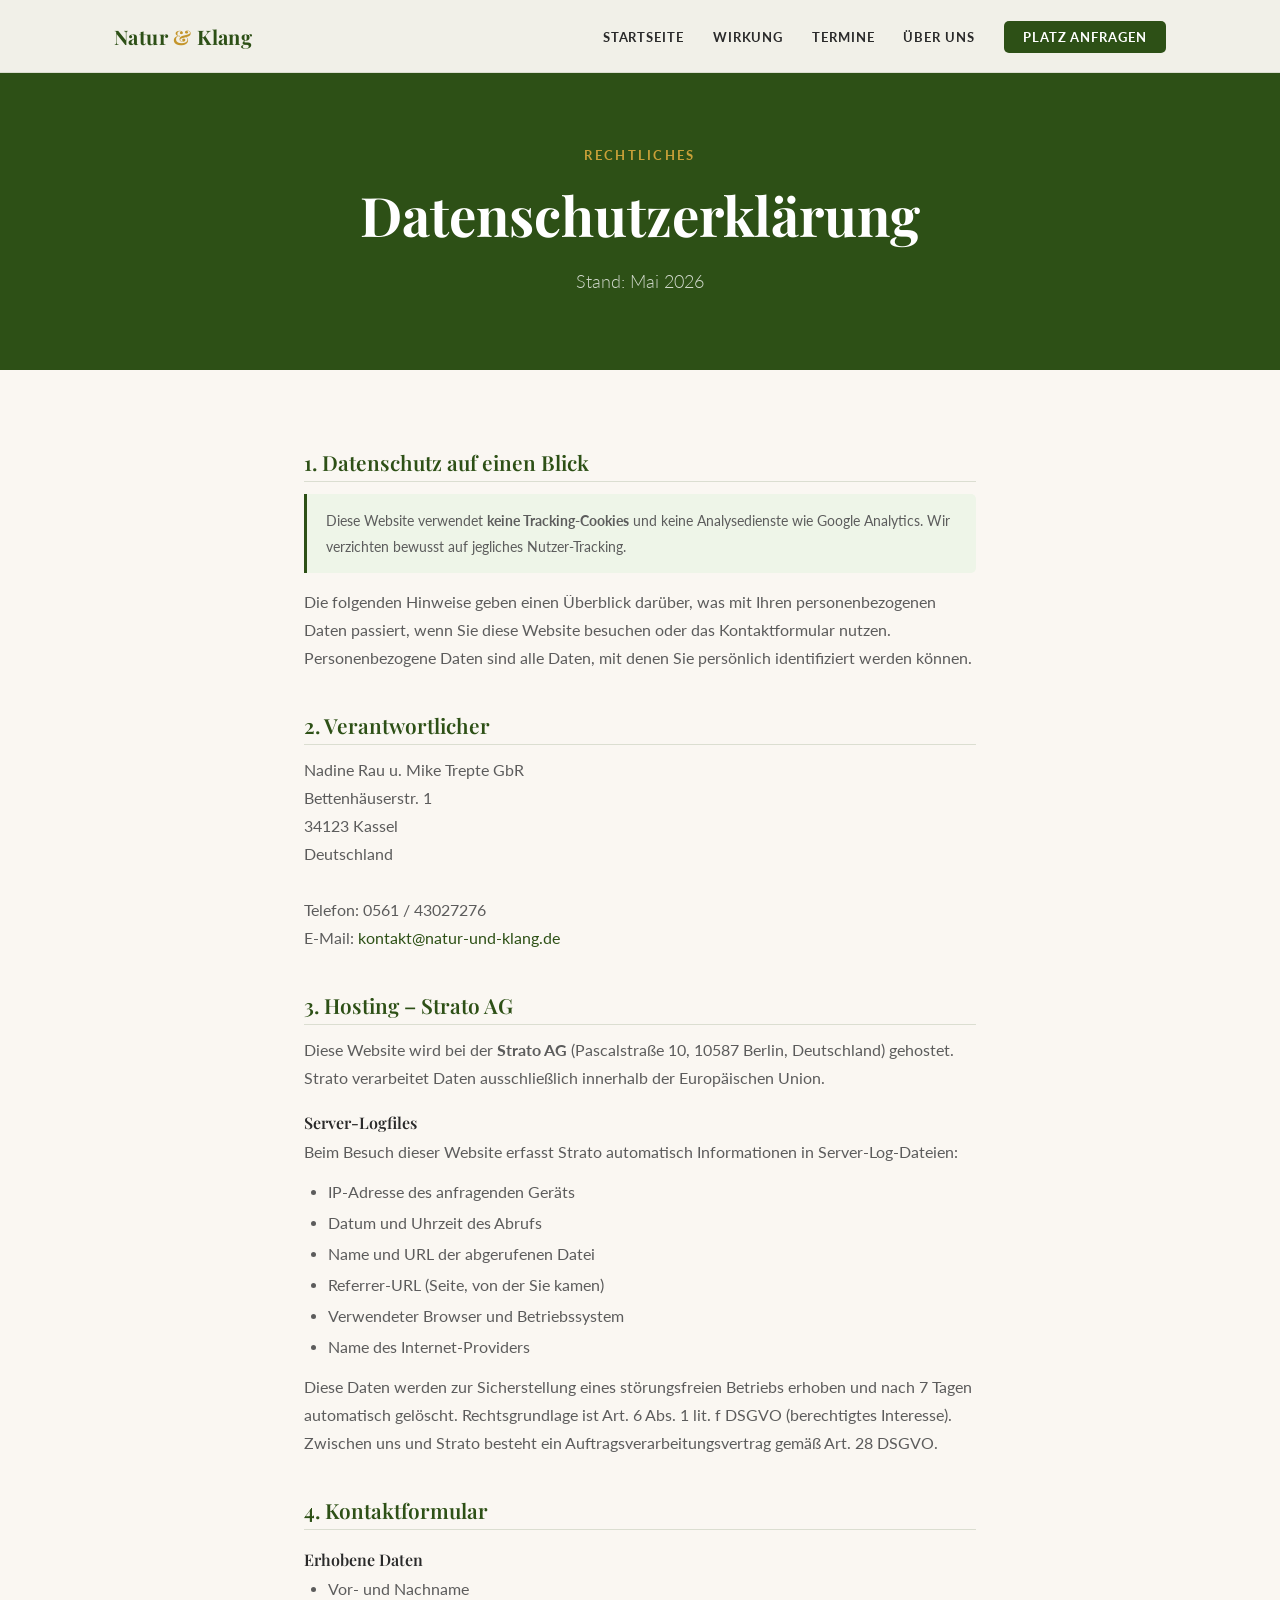
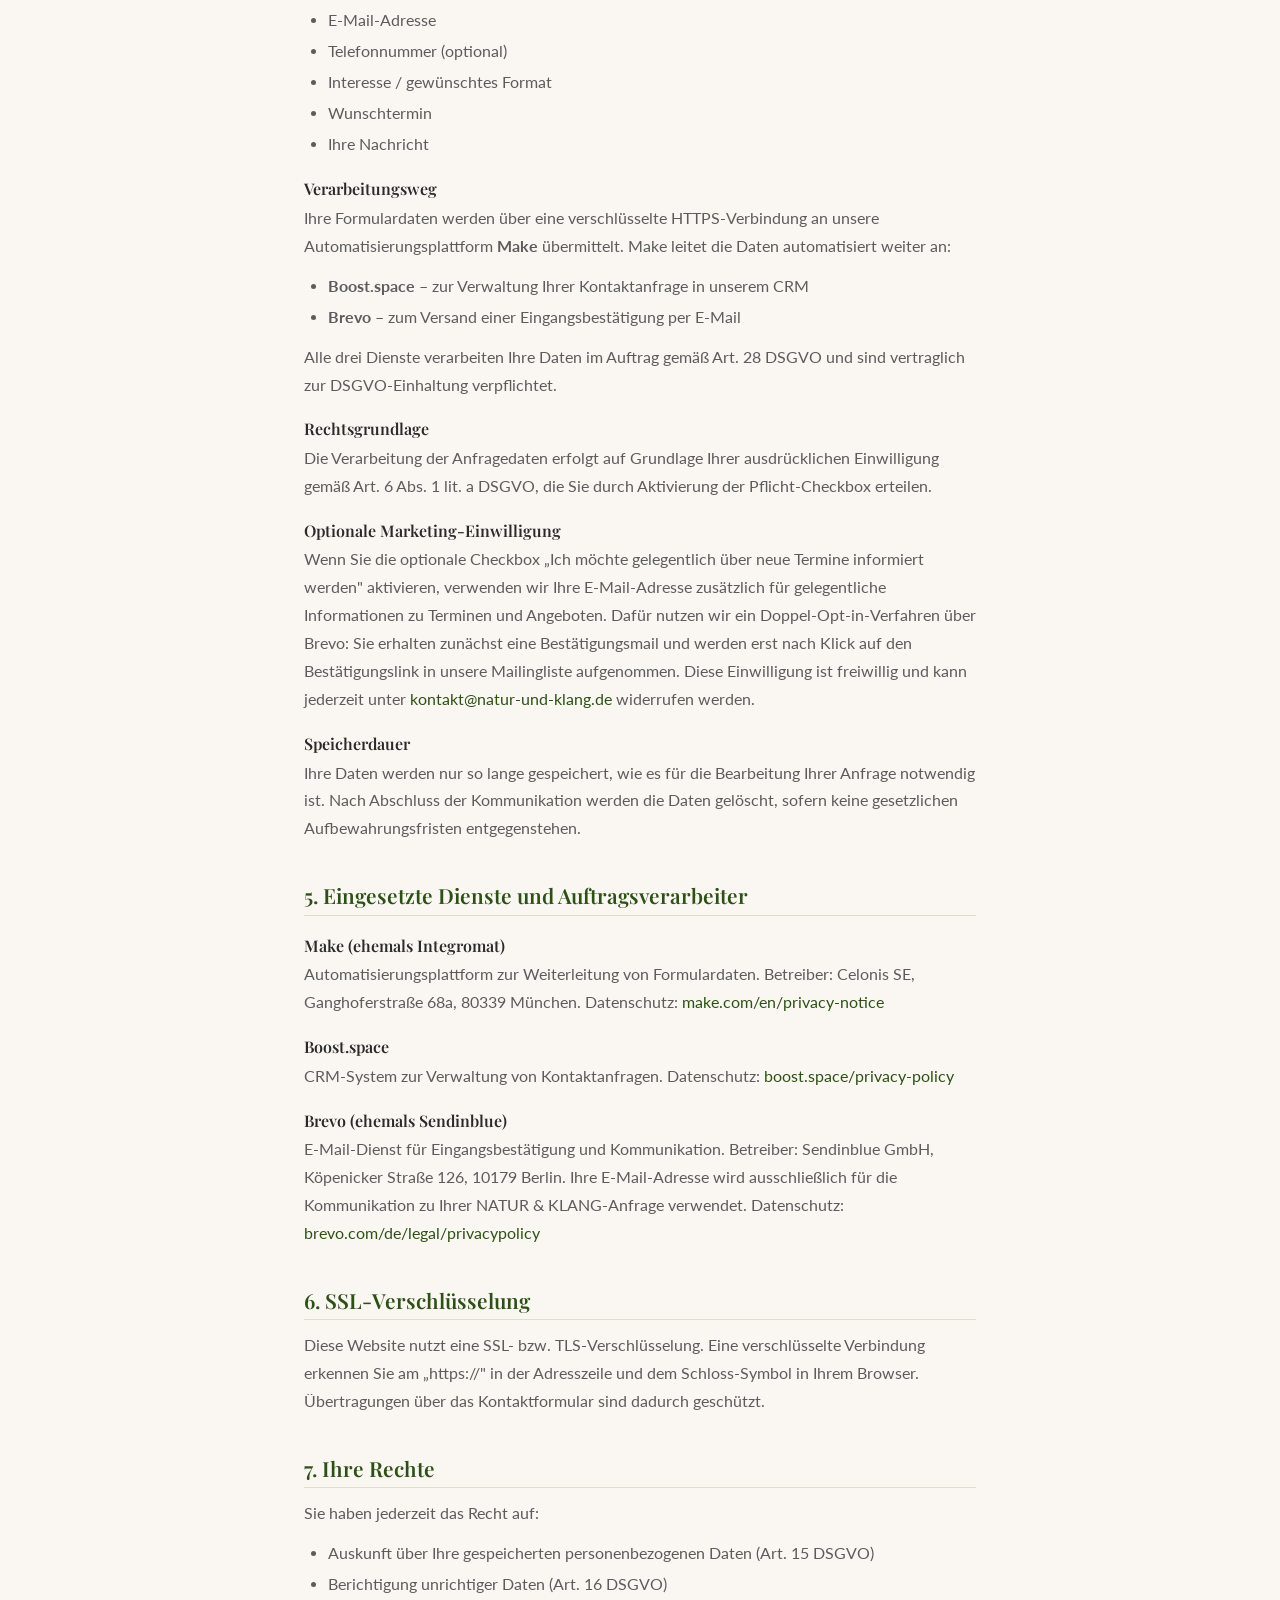
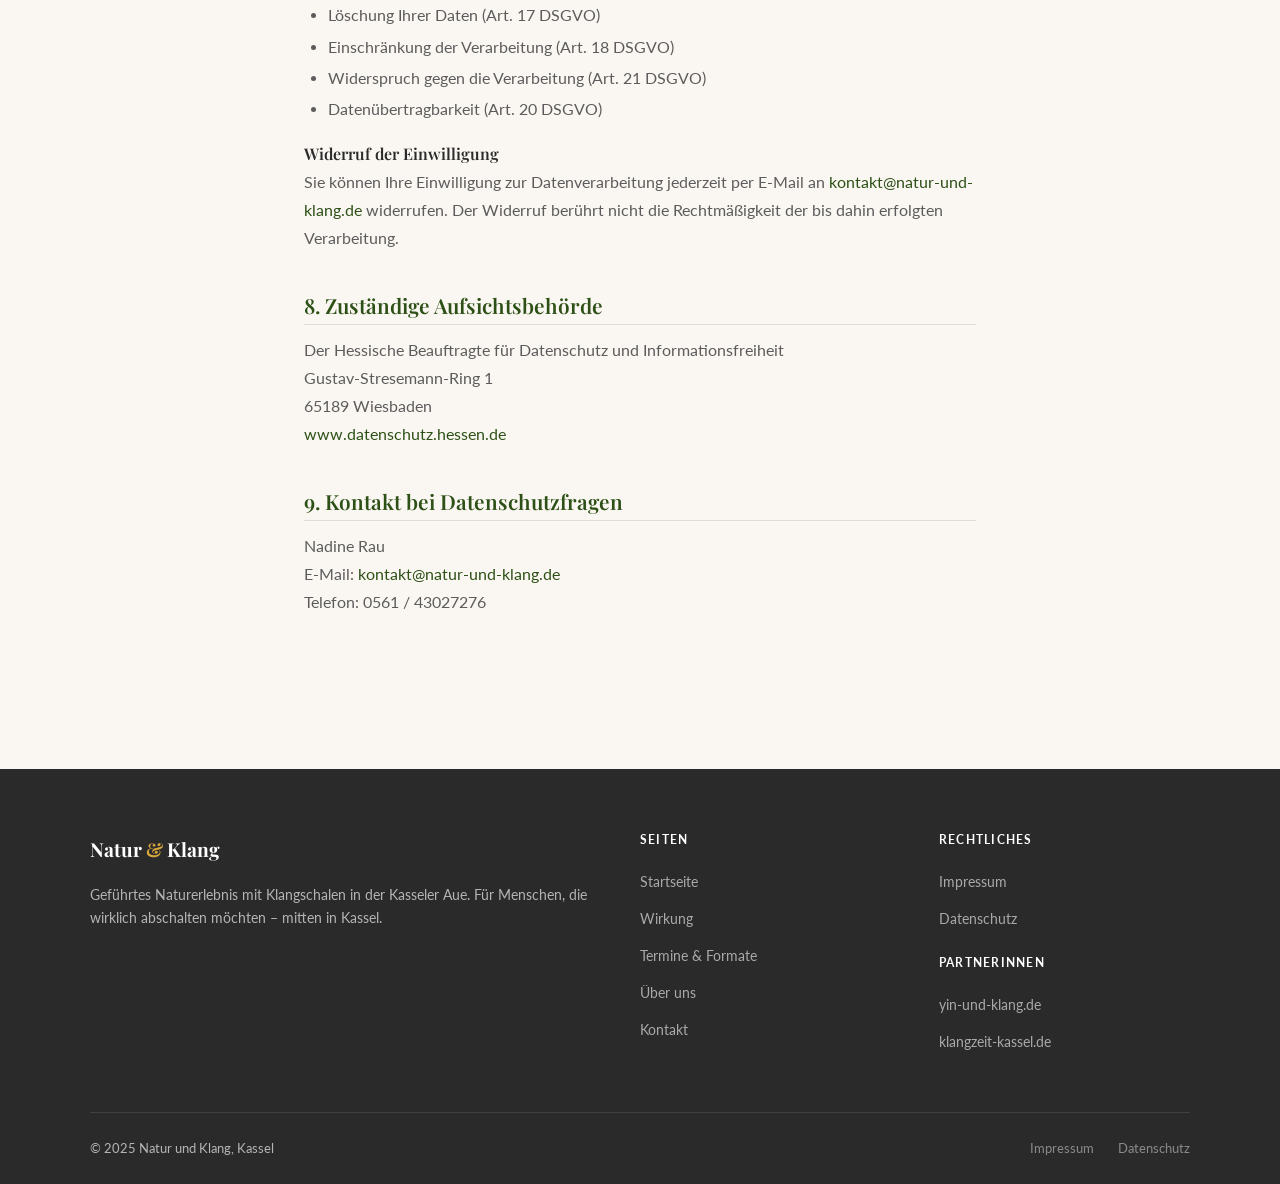
==== datenschutz.html @ 0884d5ab "Erste Version NuK" ====
<!DOCTYPE html>
<html lang="de">
<head>
  <meta charset="UTF-8">
  <meta name="viewport" content="width=device-width, initial-scale=1.0">
  <title>Datenschutzerklärung | Natur und Klang Kassel</title>
  <meta name="description" content="Datenschutzerklärung von Natur und Klang, Kassel.">
  <link rel="canonical" href="https://natur-und-klang.de/datenschutz.html">
  <link rel="stylesheet" href="styles.css">
  <meta name="robots" content="noindex, follow">
  <style>
    .legal-section {
      padding: 5rem 1.5rem 7rem;
      background-color: var(--cream);
    }
    .legal-section .container {
      max-width: 720px;
    }
    .legal-block {
      margin-bottom: 2.5rem;
    }
    .legal-block h2 {
      font-size: 1.3rem;
      margin-bottom: 0.75rem;
      padding-bottom: 0.4rem;
      border-bottom: 1px solid rgba(45,80,22,0.15);
    }
    .legal-block h3 {
      font-size: 1rem;
      margin: 1.25rem 0 0.4rem;
      color: var(--anthracite);
    }
    .legal-block p {
      color: var(--grey);
      font-size: 0.97rem;
      line-height: 1.8;
      margin-bottom: 0.75rem;
    }
    .legal-block ul {
      list-style: disc;
      padding-left: 1.5rem;
      color: var(--grey);
      font-size: 0.97rem;
      line-height: 1.8;
      margin-bottom: 0.75rem;
    }
    .legal-block ul li { margin-bottom: 0.2rem; }
    .legal-block a { color: var(--green); }
    .legal-hint {
      background: #eef5e8;
      border-left: 3px solid var(--green);
      padding: 0.9rem 1.2rem;
      margin: 0.75rem 0 1rem;
      border-radius: 0 var(--radius) var(--radius) 0;
      font-size: 0.9rem;
      color: var(--grey);
    }
  </style>
</head>
<body>

<!-- Navigation -->
<nav class="site-nav" aria-label="Hauptnavigation">
  <div class="nav-container">
    <a href="index.html" class="nav-logo">Natur <span>&</span> Klang</a>
    <input type="checkbox" id="nav-toggle" class="nav-toggle" aria-hidden="true">
    <label for="nav-toggle" class="nav-burger" aria-label="Menü öffnen">
      <span></span><span></span><span></span>
    </label>
    <ul class="nav-menu" role="list">
      <li><a href="index.html">Startseite</a></li>
      <li><a href="wirkung.html">Wirkung</a></li>
      <li><a href="events.html">Termine</a></li>
      <li><a href="ueber-uns.html">Über uns</a></li>
      <li><a href="kontakt.html" class="nav-cta">Platz anfragen</a></li>
    </ul>
  </div>
</nav>

<!-- Page Header -->
<header class="page-header">
  <span class="eyebrow" style="color: rgba(217,168,60,0.9);">Rechtliches</span>
  <h1>Datenschutzerklärung</h1>
  <p class="lead">Stand: Mai 2026</p>
</header>

<!-- Inhalt -->
<section class="legal-section">
  <div class="container">

    <!-- 1. Überblick -->
    <div class="legal-block">
      <h2>1. Datenschutz auf einen Blick</h2>

      <div class="legal-hint">
        Diese Website verwendet <strong>keine Tracking-Cookies</strong> und keine Analysedienste wie Google Analytics. Wir verzichten bewusst auf jegliches Nutzer-Tracking.
      </div>

      <p>Die folgenden Hinweise geben einen Überblick darüber, was mit Ihren personenbezogenen Daten passiert, wenn Sie diese Website besuchen oder das Kontaktformular nutzen. Personenbezogene Daten sind alle Daten, mit denen Sie persönlich identifiziert werden können.</p>
    </div>

    <!-- 2. Verantwortlicher -->
    <div class="legal-block">
      <h2>2. Verantwortlicher</h2>
      <p>
        Nadine Rau u. Mike Trepte GbR<br>
        Bettenhäuserstr. 1<br>
        34123 Kassel<br>
        Deutschland<br><br>
        Telefon: 0561 / 43027276<br>
        E-Mail: <a href="mailto:kontakt@natur-und-klang.de">kontakt@natur-und-klang.de</a>
      </p>
    </div>

    <!-- 3. Hosting -->
    <div class="legal-block">
      <h2>3. Hosting – Strato AG</h2>
      <p>Diese Website wird bei der <strong>Strato AG</strong> (Pascalstraße 10, 10587 Berlin, Deutschland) gehostet. Strato verarbeitet Daten ausschließlich innerhalb der Europäischen Union.</p>

      <h3>Server-Logfiles</h3>
      <p>Beim Besuch dieser Website erfasst Strato automatisch Informationen in Server-Log-Dateien:</p>
      <ul>
        <li>IP-Adresse des anfragenden Geräts</li>
        <li>Datum und Uhrzeit des Abrufs</li>
        <li>Name und URL der abgerufenen Datei</li>
        <li>Referrer-URL (Seite, von der Sie kamen)</li>
        <li>Verwendeter Browser und Betriebssystem</li>
        <li>Name des Internet-Providers</li>
      </ul>
      <p>Diese Daten werden zur Sicherstellung eines störungsfreien Betriebs erhoben und nach 7 Tagen automatisch gelöscht. Rechtsgrundlage ist Art. 6 Abs. 1 lit. f DSGVO (berechtigtes Interesse). Zwischen uns und Strato besteht ein Auftragsverarbeitungsvertrag gemäß Art. 28 DSGVO.</p>
    </div>

    <!-- 4. Kontaktformular -->
    <div class="legal-block">
      <h2>4. Kontaktformular</h2>

      <h3>Erhobene Daten</h3>
      <ul>
        <li>Vor- und Nachname</li>
        <li>E-Mail-Adresse</li>
        <li>Telefonnummer (optional)</li>
        <li>Interesse / gewünschtes Format</li>
        <li>Wunschtermin</li>
        <li>Ihre Nachricht</li>
      </ul>

      <h3>Verarbeitungsweg</h3>
      <p>Ihre Formulardaten werden über eine verschlüsselte HTTPS-Verbindung an unsere Automatisierungsplattform <strong>Make</strong> übermittelt. Make leitet die Daten automatisiert weiter an:</p>
      <ul>
        <li><strong>Boost.space</strong> – zur Verwaltung Ihrer Kontaktanfrage in unserem CRM</li>
        <li><strong>Brevo</strong> – zum Versand einer Eingangsbestätigung per E-Mail</li>
      </ul>
      <p>Alle drei Dienste verarbeiten Ihre Daten im Auftrag gemäß Art. 28 DSGVO und sind vertraglich zur DSGVO-Einhaltung verpflichtet.</p>

      <h3>Rechtsgrundlage</h3>
      <p>Die Verarbeitung der Anfragedaten erfolgt auf Grundlage Ihrer ausdrücklichen Einwilligung gemäß Art. 6 Abs. 1 lit. a DSGVO, die Sie durch Aktivierung der Pflicht-Checkbox erteilen.</p>

      <h3>Optionale Marketing-Einwilligung</h3>
      <p>Wenn Sie die optionale Checkbox „Ich möchte gelegentlich über neue Termine informiert werden" aktivieren, verwenden wir Ihre E-Mail-Adresse zusätzlich für gelegentliche Informationen zu Terminen und Angeboten. Dafür nutzen wir ein Doppel-Opt-in-Verfahren über Brevo: Sie erhalten zunächst eine Bestätigungsmail und werden erst nach Klick auf den Bestätigungslink in unsere Mailingliste aufgenommen. Diese Einwilligung ist freiwillig und kann jederzeit unter <a href="mailto:kontakt@natur-und-klang.de">kontakt@natur-und-klang.de</a> widerrufen werden.</p>

      <h3>Speicherdauer</h3>
      <p>Ihre Daten werden nur so lange gespeichert, wie es für die Bearbeitung Ihrer Anfrage notwendig ist. Nach Abschluss der Kommunikation werden die Daten gelöscht, sofern keine gesetzlichen Aufbewahrungsfristen entgegenstehen.</p>
    </div>

    <!-- 5. Dienste -->
    <div class="legal-block">
      <h2>5. Eingesetzte Dienste und Auftragsverarbeiter</h2>

      <h3>Make (ehemals Integromat)</h3>
      <p>Automatisierungsplattform zur Weiterleitung von Formulardaten. Betreiber: Celonis SE, Ganghoferstraße 68a, 80339 München. Datenschutz: <a href="https://www.make.com/en/privacy-notice" target="_blank" rel="noopener">make.com/en/privacy-notice</a></p>

      <h3>Boost.space</h3>
      <p>CRM-System zur Verwaltung von Kontaktanfragen. Datenschutz: <a href="https://boost.space/privacy-policy/" target="_blank" rel="noopener">boost.space/privacy-policy</a></p>

      <h3>Brevo (ehemals Sendinblue)</h3>
      <p>E-Mail-Dienst für Eingangsbestätigung und Kommunikation. Betreiber: Sendinblue GmbH, Köpenicker Straße 126, 10179 Berlin. Ihre E-Mail-Adresse wird ausschließlich für die Kommunikation zu Ihrer NATUR & KLANG-Anfrage verwendet. Datenschutz: <a href="https://www.brevo.com/de/legal/privacypolicy/" target="_blank" rel="noopener">brevo.com/de/legal/privacypolicy</a></p>
    </div>

    <!-- 6. SSL -->
    <div class="legal-block">
      <h2>6. SSL-Verschlüsselung</h2>
      <p>Diese Website nutzt eine SSL- bzw. TLS-Verschlüsselung. Eine verschlüsselte Verbindung erkennen Sie am „https://" in der Adresszeile und dem Schloss-Symbol in Ihrem Browser. Übertragungen über das Kontaktformular sind dadurch geschützt.</p>
    </div>

    <!-- 7. Ihre Rechte -->
    <div class="legal-block">
      <h2>7. Ihre Rechte</h2>
      <p>Sie haben jederzeit das Recht auf:</p>
      <ul>
        <li>Auskunft über Ihre gespeicherten personenbezogenen Daten (Art. 15 DSGVO)</li>
        <li>Berichtigung unrichtiger Daten (Art. 16 DSGVO)</li>
        <li>Löschung Ihrer Daten (Art. 17 DSGVO)</li>
        <li>Einschränkung der Verarbeitung (Art. 18 DSGVO)</li>
        <li>Widerspruch gegen die Verarbeitung (Art. 21 DSGVO)</li>
        <li>Datenübertragbarkeit (Art. 20 DSGVO)</li>
      </ul>

      <h3>Widerruf der Einwilligung</h3>
      <p>Sie können Ihre Einwilligung zur Datenverarbeitung jederzeit per E-Mail an <a href="mailto:kontakt@natur-und-klang.de">kontakt@natur-und-klang.de</a> widerrufen. Der Widerruf berührt nicht die Rechtmäßigkeit der bis dahin erfolgten Verarbeitung.</p>
    </div>

    <!-- 8. Aufsichtsbehörde -->
    <div class="legal-block">
      <h2>8. Zuständige Aufsichtsbehörde</h2>
      <p>
        Der Hessische Beauftragte für Datenschutz und Informationsfreiheit<br>
        Gustav-Stresemann-Ring 1<br>
        65189 Wiesbaden<br>
        <a href="https://www.datenschutz.hessen.de" target="_blank" rel="noopener">www.datenschutz.hessen.de</a>
      </p>
    </div>

    <!-- 9. Kontakt Datenschutz -->
    <div class="legal-block">
      <h2>9. Kontakt bei Datenschutzfragen</h2>
      <p>
        Nadine Rau<br>
        E-Mail: <a href="mailto:kontakt@natur-und-klang.de">kontakt@natur-und-klang.de</a><br>
        Telefon: 0561 / 43027276
      </p>
    </div>

  </div>
</section>

<!-- Footer -->
<footer class="site-footer" aria-label="Seitenfooter">
  <div class="footer-grid">
    <div class="footer-brand">
      <a href="index.html" class="footer-logo">Natur <span>&</span> Klang</a>
      <p>Geführtes Naturerlebnis mit Klangschalen in der Kasseler Aue. Für Menschen, die wirklich abschalten möchten – mitten in Kassel.</p>
    </div>
    <div class="footer-col">
      <h4>Seiten</h4>
      <ul>
        <li><a href="index.html">Startseite</a></li>
        <li><a href="wirkung.html">Wirkung</a></li>
        <li><a href="events.html">Termine & Formate</a></li>
        <li><a href="ueber-uns.html">Über uns</a></li>
        <li><a href="kontakt.html">Kontakt</a></li>
      </ul>
    </div>
    <div class="footer-col">
      <h4>Rechtliches</h4>
      <ul>
        <li><a href="impressum.html">Impressum</a></li>
        <li><a href="datenschutz.html">Datenschutz</a></li>
      </ul>
      <h4 style="margin-top:1.5rem;">Partnerinnen</h4>
      <ul>
        <li><a href="https://yin-und-klang.de" target="_blank" rel="noopener">yin-und-klang.de</a></li>
        <li><a href="https://klangzeit-kassel.de" target="_blank" rel="noopener">klangzeit-kassel.de</a></li>
      </ul>
    </div>
  </div>
  <div class="footer-bottom">
    <span>© 2025 Natur und Klang, Kassel</span>
    <nav class="footer-legal" aria-label="Rechtliche Links">
      <a href="impressum.html">Impressum</a>
      <a href="datenschutz.html">Datenschutz</a>
    </nav>
  </div>
</footer>

</body>
</html>
---- styles.css ----
/* ============================================================
   Natur und Klang — styles.css
   ============================================================ */

@import url('https://fonts.googleapis.com/css2?family=Playfair+Display:ital,wght@0,400;0,600;0,700;1,400&family=Lato:wght@300;400;700&display=swap');

:root {
  --green:        #2D5016;
  --green-mid:    #3D6B1F;
  --green-light:  #5A8A2F;
  --beige:        #F5F0E8;
  --cream:        #FAF7F2;
  --anthracite:   #2A2A2A;
  --grey:         #5C5C5C;
  --gold:         #C4952A;
  --gold-light:   #D9A83C;
  --white:        #FFFFFF;

  --font-heading: 'Playfair Display', Georgia, serif;
  --font-body:    'Lato', 'Helvetica Neue', Arial, sans-serif;

  --max-width:    1100px;
  --transition:   0.25s ease;
  --radius:       5px;
}

/* ---- Reset ---- */
*, *::before, *::after { box-sizing: border-box; margin: 0; padding: 0; }
html { scroll-behavior: smooth; font-size: 16px; }
body {
  font-family: var(--font-body);
  color: var(--anthracite);
  background-color: var(--cream);
  line-height: 1.75;
  -webkit-font-smoothing: antialiased;
}
img { max-width: 100%; height: auto; display: block; }
a { color: var(--green); text-decoration: none; }
a:hover { color: var(--gold); }
ul { list-style: none; }

/* ---- Utility ---- */
.container {
  max-width: var(--max-width);
  margin: 0 auto;
  padding: 0 1.5rem;
}
.text-center { text-align: center; }

/* ---- Typography ---- */
h1, h2, h3, h4 {
  font-family: var(--font-heading);
  line-height: 1.2;
  color: var(--green);
}
h1 { font-size: clamp(2rem, 5vw, 3.4rem); font-weight: 700; }
h2 { font-size: clamp(1.6rem, 3.5vw, 2.4rem); font-weight: 600; }
h3 { font-size: clamp(1.15rem, 2.5vw, 1.6rem); font-weight: 600; }
h4 { font-size: 1.05rem; font-weight: 700; }
p { margin-bottom: 1rem; }
p:last-child { margin-bottom: 0; }
.lead {
  font-size: 1.15rem;
  color: var(--grey);
  font-weight: 300;
  line-height: 1.85;
}
.eyebrow {
  font-family: var(--font-body);
  font-size: 0.8rem;
  font-weight: 700;
  letter-spacing: 0.18em;
  text-transform: uppercase;
  color: var(--gold);
  display: block;
  margin-bottom: 1rem;
}

/* ---- Buttons ---- */
.btn {
  display: inline-block;
  padding: 0.9rem 2.2rem;
  border-radius: var(--radius);
  font-family: var(--font-body);
  font-size: 0.88rem;
  font-weight: 700;
  letter-spacing: 0.07em;
  text-transform: uppercase;
  cursor: pointer;
  transition: all var(--transition);
  border: 2px solid transparent;
}
.btn-primary {
  background-color: var(--gold);
  color: var(--white);
  border-color: var(--gold);
}
.btn-primary:hover {
  background-color: transparent;
  color: var(--gold);
}
.btn-outline-white {
  background-color: transparent;
  color: var(--white);
  border-color: rgba(255,255,255,0.7);
}
.btn-outline-white:hover {
  background-color: var(--white);
  color: var(--green);
}
.btn-green {
  background-color: var(--green);
  color: var(--white);
  border-color: var(--green);
}
.btn-green:hover {
  background-color: transparent;
  color: var(--green);
}

/* ======================================================
   NAVIGATION
   ====================================================== */
.site-nav {
  position: fixed;
  top: 0; left: 0; right: 0;
  z-index: 200;
  background-color: rgba(250, 247, 242, 0.96);
  backdrop-filter: blur(10px);
  -webkit-backdrop-filter: blur(10px);
  border-bottom: 1px solid rgba(45, 80, 22, 0.12);
}
.nav-container {
  max-width: var(--max-width);
  margin: 0 auto;
  padding: 0 1.5rem;
  display: flex;
  align-items: center;
  height: 72px;
  position: relative;
}
.nav-logo {
  font-family: var(--font-heading);
  font-size: 1.25rem;
  font-weight: 700;
  color: var(--green);
  letter-spacing: 0.02em;
  flex-shrink: 0;
  margin-right: auto;
}
.nav-logo span { color: var(--gold); }

/* Checkbox hack — toggle hidden */
.nav-toggle {
  position: absolute;
  opacity: 0;
  width: 0;
  height: 0;
  pointer-events: none;
}

/* Hamburger label */
.nav-burger {
  display: none;
  flex-direction: column;
  justify-content: space-between;
  width: 26px;
  height: 18px;
  cursor: pointer;
  flex-shrink: 0;
  margin-left: 1rem;
  z-index: 10;
}
.nav-burger span {
  display: block;
  height: 2px;
  background-color: var(--anthracite);
  border-radius: 2px;
  transition: all var(--transition);
}

.nav-menu {
  display: flex;
  align-items: center;
  gap: 1.8rem;
}
.nav-menu li a {
  font-size: 0.83rem;
  font-weight: 700;
  letter-spacing: 0.07em;
  text-transform: uppercase;
  color: var(--anthracite);
  transition: color var(--transition);
}
.nav-menu li a:hover,
.nav-menu li a.active { color: var(--green); }
.nav-menu li a.nav-cta {
  background-color: var(--green);
  color: var(--white);
  padding: 0.5rem 1.2rem;
  border-radius: var(--radius);
  transition: background-color var(--transition), color var(--transition);
}
.nav-menu li a.nav-cta:hover {
  background-color: var(--gold);
  color: var(--white);
}

@media (max-width: 820px) {
  .nav-burger { display: flex; }

  .nav-menu {
    display: none;
    position: absolute;
    top: 72px;
    left: 0; right: 0;
    background-color: var(--cream);
    flex-direction: column;
    align-items: flex-start;
    padding: 1.5rem;
    gap: 1.1rem;
    border-bottom: 1px solid rgba(45,80,22,0.12);
    box-shadow: 0 12px 30px rgba(0,0,0,0.08);
  }
  .nav-toggle:checked ~ .nav-menu { display: flex; }

  .nav-toggle:checked ~ .nav-burger span:nth-child(1) {
    transform: translateY(8px) rotate(45deg);
  }
  .nav-toggle:checked ~ .nav-burger span:nth-child(2) { opacity: 0; }
  .nav-toggle:checked ~ .nav-burger span:nth-child(3) {
    transform: translateY(-8px) rotate(-45deg);
  }
}

/* ======================================================
   PAGE HEADER (sub-pages)
   ====================================================== */
.page-header {
  padding: 9rem 1.5rem 4.5rem;
  background-color: var(--green);
  text-align: center;
}
.page-header h1 { color: var(--white); margin-bottom: 1rem; }
.page-header .lead {
  color: rgba(255,255,255,0.78);
  max-width: 620px;
  margin: 0 auto;
}

/* ======================================================
   HERO (index.html)
   ====================================================== */
.hero {
  position: relative;
  min-height: 100vh;
  display: flex;
  align-items: center;
  justify-content: center;
  overflow: hidden;
  background-color: var(--green);
}
.hero-bg {
  position: absolute;
  inset: 0;
  z-index: 0;
}
.hero-bg img {
  width: 100%;
  height: 100%;
  object-fit: cover;
  object-position: 50% 12%;
  opacity: 0.45;
  min-height: 100vh;
}
@media (max-width: 640px) {
  .hero-bg img { object-position: 50% 8%; }
}
.hero-overlay {
  position: absolute;
  inset: 0;
  background: linear-gradient(
    170deg,
    rgba(45, 80, 22, 0.45) 0%,
    rgba(30, 55, 12, 0.82) 100%
  );
  z-index: 1;
}
.hero-content {
  position: relative;
  z-index: 2;
  text-align: center;
  color: var(--white);
  padding: 2rem 1.5rem;
  max-width: 820px;
}
.hero-content h1 {
  color: var(--white);
  margin-bottom: 1.5rem;
  text-shadow: 0 2px 24px rgba(0,0,0,0.25);
}
.hero-content .lead {
  color: rgba(255,255,255,0.85);
  margin-bottom: 2.5rem;
  max-width: 560px;
  margin-left: auto;
  margin-right: auto;
}
.hero-buttons {
  display: flex;
  gap: 1rem;
  justify-content: center;
  flex-wrap: wrap;
}
.hero-scroll {
  position: absolute;
  bottom: 2.5rem;
  left: 50%;
  transform: translateX(-50%);
  z-index: 2;
  display: flex;
  flex-direction: column;
  align-items: center;
  gap: 0.5rem;
  color: rgba(255,255,255,0.55);
  font-size: 0.75rem;
  letter-spacing: 0.1em;
  text-transform: uppercase;
}
.hero-scroll-line {
  width: 1px;
  height: 40px;
  background: rgba(255,255,255,0.35);
}

/* ======================================================
   INTRO SECTION
   ====================================================== */
.intro-section {
  padding: 6rem 1.5rem;
  background-color: var(--cream);
}
.intro-grid {
  display: grid;
  grid-template-columns: 1fr 1fr;
  gap: 5rem;
  align-items: center;
  max-width: var(--max-width);
  margin: 0 auto;
}
.intro-text h2 { margin-bottom: 1.5rem; }
.intro-text p { color: var(--grey); }
.intro-text .btn { margin-top: 1.5rem; }
.intro-image { border-radius: 6px; overflow: hidden; }
.intro-image img {
  width: 100%;
  height: 420px;
  object-fit: cover;
  border-radius: 6px;
}
.intro-image.foto-platzhalter {
  width: 100%;
  height: 420px;
  background-color: #c5dba8;
  border-radius: 6px;
  display: flex;
  align-items: center;
  justify-content: center;
  color: var(--green);
  font-size: 0.85rem;
  border: 2px dashed rgba(45,80,22,0.3);
}

/* ======================================================
   PILLARS / FEATURES
   ====================================================== */
.pillars-section {
  padding: 6rem 1.5rem;
  background-color: var(--beige);
}
.pillars-section > .container > h2 {
  text-align: center;
  margin-bottom: 0.75rem;
}
.pillars-section > .container > p {
  text-align: center;
  color: var(--grey);
  max-width: 560px;
  margin: 0 auto 3.5rem;
}
.pillars-grid {
  display: grid;
  grid-template-columns: repeat(3, 1fr);
  gap: 2rem;
}
.pillar-card {
  background-color: var(--white);
  padding: 2.2rem 2rem;
  border-radius: 6px;
  border-top: 3px solid var(--gold);
  transition: transform var(--transition), box-shadow var(--transition);
}
.pillar-card:hover {
  transform: translateY(-4px);
  box-shadow: 0 12px 30px rgba(45,80,22,0.1);
}
.pillar-icon {
  font-size: 2rem;
  margin-bottom: 1rem;
  line-height: 1;
}
.pillar-card h3 { font-size: 1.2rem; margin-bottom: 0.75rem; }
.pillar-card p { color: var(--grey); font-size: 0.95rem; margin: 0; }

/* ======================================================
   ABOUT TEASER
   ====================================================== */
.about-teaser {
  padding: 6rem 1.5rem;
  background-color: var(--cream);
}
.about-teaser-grid {
  display: grid;
  grid-template-columns: 1fr 1fr;
  gap: 5rem;
  align-items: center;
  max-width: var(--max-width);
  margin: 0 auto;
}
.about-teaser-text h2 { margin-bottom: 1.5rem; }
.about-teaser-text p { color: var(--grey); margin-bottom: 1rem; }
.about-teaser-text .btn { margin-top: 0.5rem; }
.about-teaser-image img {
  width: 100%;
  height: 380px;
  object-fit: cover;
  border-radius: 6px;
}

/* ======================================================
   CTA BANNER
   ====================================================== */
.cta-section {
  padding: 6rem 1.5rem;
  background-color: var(--green);
  text-align: center;
}
.cta-section h2 {
  color: var(--white);
  margin-bottom: 1rem;
}
.cta-section p {
  color: rgba(255,255,255,0.78);
  max-width: 480px;
  margin: 0 auto 2.5rem;
}

/* ======================================================
   EVENT STRIP (Startseite – Hinweis auf nächsten Termin)
   ====================================================== */
.event-strip {
  background-color: var(--gold);
  padding: 1.1rem 1.5rem;
  text-align: center;
}
.event-strip-inner {
  max-width: var(--max-width);
  margin: 0 auto;
  display: flex;
  align-items: center;
  justify-content: center;
  gap: 1.5rem;
  flex-wrap: wrap;
}
.event-strip-badge {
  background-color: var(--green);
  color: var(--white);
  font-size: 0.72rem;
  font-weight: 700;
  letter-spacing: 0.12em;
  text-transform: uppercase;
  padding: 0.25rem 0.7rem;
  border-radius: 3px;
  flex-shrink: 0;
}
.event-strip p {
  margin: 0;
  font-size: 0.95rem;
  font-weight: 700;
  color: var(--white);
}
.event-strip p strong { color: var(--green); }
.event-strip a.btn-strip {
  background: var(--white);
  color: var(--green);
  font-size: 0.8rem;
  font-weight: 700;
  letter-spacing: 0.06em;
  text-transform: uppercase;
  padding: 0.45rem 1.2rem;
  border-radius: var(--radius);
  white-space: nowrap;
  transition: background var(--transition), color var(--transition);
  flex-shrink: 0;
}
.event-strip a.btn-strip:hover {
  background: var(--green);
  color: var(--white);
}

/* ======================================================
   TERMIN-KARTE (events.html)
   ====================================================== */
.termin-card {
  background: var(--white);
  border-radius: 8px;
  border: 2px solid var(--gold);
  overflow: hidden;
  box-shadow: 0 4px 24px rgba(45,80,22,0.1);
}
.termin-card-head {
  background: var(--green);
  padding: 1.4rem 2rem;
  display: flex;
  align-items: center;
  justify-content: space-between;
  flex-wrap: wrap;
  gap: 0.75rem;
}
.termin-card-head h3 { color: var(--white); margin: 0; font-size: 1.25rem; }
.termin-premiere-badge {
  background: var(--gold);
  color: var(--white);
  font-size: 0.72rem;
  font-weight: 700;
  letter-spacing: 0.12em;
  text-transform: uppercase;
  padding: 0.3rem 0.8rem;
  border-radius: 3px;
}
.termin-card-body {
  padding: 1.75rem 2rem;
  display: grid;
  grid-template-columns: 1fr 1fr;
  gap: 1.5rem 3rem;
  align-items: start;
}
.termin-info-block { }
.termin-info-block h4 {
  font-size: 0.78rem;
  font-weight: 700;
  letter-spacing: 0.1em;
  text-transform: uppercase;
  color: var(--gold);
  margin-bottom: 0.35rem;
}
.termin-info-block p { color: var(--anthracite); margin: 0; font-size: 0.97rem; }
.termin-price-box {
  background: var(--beige);
  border-radius: 6px;
  padding: 1.25rem 1.5rem;
  text-align: center;
  border-left: 3px solid var(--gold);
}
.termin-price-box .price-main {
  font-family: var(--font-heading);
  font-size: 2.2rem;
  font-weight: 700;
  color: var(--green);
  line-height: 1;
}
.termin-price-box .price-normal {
  font-size: 0.85rem;
  color: var(--grey);
  text-decoration: line-through;
  margin: 0.2rem 0 0;
}
.termin-price-box .price-label {
  font-size: 0.78rem;
  font-weight: 700;
  color: var(--gold);
  text-transform: uppercase;
  letter-spacing: 0.08em;
  margin-top: 0.25rem;
}
.termin-card-footer {
  padding: 1.25rem 2rem 1.75rem;
  border-top: 1px solid rgba(45,80,22,0.1);
  display: flex;
  align-items: center;
  justify-content: space-between;
  flex-wrap: wrap;
  gap: 1rem;
}
.termin-hinweis {
  font-size: 0.88rem;
  color: var(--grey);
  margin: 0;
}
.termin-hinweis strong { color: var(--green); }
.termin-card-footer .btn { flex-shrink: 0; }

/* Formular-Buchungshinweis */
.booking-note {
  display: none;
  background: #eef5e8;
  border: 1px solid var(--green);
  border-radius: var(--radius);
  padding: 0.85rem 1rem;
  font-size: 0.88rem;
  color: var(--green);
  margin-top: 0.5rem;
}

@media (max-width: 640px) {
  .termin-card-body { grid-template-columns: 1fr; }
  .termin-card-footer { flex-direction: column; align-items: flex-start; }
  .event-strip-inner { flex-direction: column; gap: 0.75rem; }
}

/* ======================================================
   WIRKUNG PAGE
   ====================================================== */
.wirkung-intro {
  padding: 5rem 1.5rem 4rem;
  background-color: var(--cream);
  text-align: center;
}
.wirkung-intro .container { max-width: 700px; }
.wirkung-intro h2 { margin-bottom: 1.5rem; }
.wirkung-intro p { color: var(--grey); }

.wirkung-block {
  padding: 5rem 1.5rem;
}
.wirkung-block:nth-child(odd) { background-color: var(--beige); }
.wirkung-block:nth-child(even) { background-color: var(--cream); }

.wirkung-inner {
  display: grid;
  grid-template-columns: 1fr 1fr;
  gap: 4rem;
  align-items: start;
  max-width: var(--max-width);
  margin: 0 auto;
}
.wirkung-inner.reverse { direction: rtl; }
.wirkung-inner.reverse > * { direction: ltr; }

.wirkung-text h2 { margin-bottom: 1.75rem; }

.fact-list { padding: 0; }
.fact-list li {
  padding: 1rem 0 1rem 2rem;
  border-bottom: 1px solid rgba(45,80,22,0.1);
  position: relative;
  color: var(--grey);
  font-size: 0.95rem;
  line-height: 1.65;
}
.fact-list li:last-child { border-bottom: none; }
.fact-list li::before {
  content: '✦';
  position: absolute;
  left: 0; top: 1.05rem;
  color: var(--gold);
  font-size: 0.75rem;
}
.fact-source {
  display: block;
  font-size: 0.78rem;
  color: #aaa;
  margin-top: 0.3rem;
}

.wirkung-visual img {
  width: 100%;
  height: 420px;
  object-fit: cover;
  border-radius: 6px;
}
.wirkung-visual.foto-platzhalter {
  width: 100%;
  height: 420px;
  background-color: #c5dba8;
  border-radius: 6px;
  display: flex;
  align-items: center;
  justify-content: center;
  color: var(--green-mid);
  font-size: 0.85rem;
  border: 2px dashed rgba(45,80,22,0.3);
}

.quote-section {
  padding: 5rem 1.5rem;
  background-color: var(--green);
}
.quote-section .container { max-width: 800px; }

.quote-card {
  background-color: rgba(255,255,255,0.07);
  border: 1px solid rgba(255,255,255,0.15);
  border-radius: 8px;
  padding: 3rem 3.5rem;
  position: relative;
}
.quote-mark {
  font-family: var(--font-heading);
  font-size: 7rem;
  color: var(--gold);
  opacity: 0.35;
  position: absolute;
  top: -1.5rem;
  left: 2rem;
  line-height: 1;
  pointer-events: none;
}
.quote-card p {
  font-family: var(--font-heading);
  font-style: italic;
  font-size: 1.12rem;
  line-height: 1.9;
  color: rgba(255,255,255,0.92);
  position: relative;
  z-index: 1;
}
.quote-attribution {
  display: block;
  font-family: var(--font-body) !important;
  font-style: normal !important;
  font-size: 0.82rem !important;
  color: rgba(255,255,255,0.5) !important;
  margin-top: 1.5rem;
  letter-spacing: 0.05em;
  text-transform: uppercase;
}

/* ======================================================
   EVENTS PAGE
   ====================================================== */
.formats-section {
  padding: 5rem 1.5rem 3rem;
  background-color: var(--cream);
}
.formats-section h2 {
  margin-bottom: 0.75rem;
}
.formats-section > .container > p {
  color: var(--grey);
  margin-bottom: 3rem;
}
.formats-grid {
  display: grid;
  grid-template-columns: 1fr 1fr;
  gap: 2rem;
}
.format-card {
  border: 1px solid rgba(45,80,22,0.18);
  border-radius: 6px;
  overflow: hidden;
}
.format-card-head {
  background-color: var(--green);
  padding: 1.6rem 2rem;
}
.format-card-head h3 { color: var(--white); margin-bottom: 0.4rem; }
.format-duration {
  font-size: 0.8rem;
  font-weight: 700;
  letter-spacing: 0.08em;
  text-transform: uppercase;
  color: var(--gold-light);
}
.format-card-body {
  padding: 1.6rem 2rem;
  background-color: var(--white);
}
.format-card-body p {
  color: var(--grey);
  font-size: 0.95rem;
  margin-bottom: 1rem;
}
.format-card-body ul { padding: 0; }
.format-card-body ul li {
  padding: 0.3rem 0 0.3rem 1.5rem;
  position: relative;
  color: var(--grey);
  font-size: 0.9rem;
}
.format-card-body ul li::before {
  content: '→';
  position: absolute;
  left: 0;
  color: var(--gold);
}

.termine-section {
  padding: 4rem 1.5rem 6rem;
  background-color: var(--beige);
}
.termine-section h2 { margin-bottom: 0.5rem; }
.termine-note {
  color: var(--grey);
  font-size: 0.95rem;
  margin-bottom: 2.5rem;
}
.termin-placeholder {
  background-color: var(--white);
  border: 2px dashed rgba(45,80,22,0.25);
  border-radius: 6px;
  padding: 3.5rem 2rem;
  text-align: center;
}
.termin-placeholder p { color: var(--grey); margin-bottom: 1.5rem; }

/* ======================================================
   ÜBER UNS PAGE
   ====================================================== */
.team-section {
  padding: 5rem 1.5rem;
  background-color: var(--cream);
}
.team-grid {
  display: grid;
  grid-template-columns: 1fr 1fr;
  gap: 5rem;
  max-width: var(--max-width);
  margin: 0 auto;
}
.team-member { display: flex; flex-direction: column; }
.team-photo {
  width: 180px;
  height: 180px;
  border-radius: 50%;
  overflow: hidden;
  border: 4px solid var(--gold);
  margin: 0 auto 1.5rem;
  flex-shrink: 0;
  background-color: #c5dba8;
}
.team-photo img {
  width: 100%;
  height: 100%;
  object-fit: cover;
}
.team-photo.foto-platzhalter {
  display: flex;
  align-items: center;
  justify-content: center;
  color: var(--green-mid);
  font-size: 0.78rem;
  text-align: center;
  padding: 1rem;
}
.team-member-text { text-align: center; }
.team-member-text h3 { margin-bottom: 0.25rem; }
.team-role {
  display: block;
  font-size: 0.82rem;
  font-weight: 700;
  letter-spacing: 0.08em;
  text-transform: uppercase;
  color: var(--gold);
  margin-bottom: 1.25rem;
}
.team-bio {
  color: var(--grey);
  font-size: 0.95rem;
  text-align: left;
  line-height: 1.7;
}
.team-bio a {
  color: var(--green);
  border-bottom: 1px solid rgba(45,80,22,0.3);
  transition: border-color var(--transition);
}
.team-bio a:hover { border-color: var(--gold); color: var(--gold); }

.philosophy-section {
  padding: 5rem 1.5rem;
  background-color: var(--beige);
  text-align: center;
}
.philosophy-section .container { max-width: 680px; }
.philosophy-section h2 { margin-bottom: 1.5rem; }
.philosophy-section p { color: var(--grey); margin-bottom: 1rem; }

/* ======================================================
   KONTAKT PAGE
   ====================================================== */
.kontakt-section {
  padding: 5rem 1.5rem;
  background-color: var(--cream);
}
.kontakt-grid {
  display: grid;
  grid-template-columns: 3fr 2fr;
  gap: 5rem;
  max-width: var(--max-width);
  margin: 0 auto;
  align-items: start;
}
.form-group { margin-bottom: 1.5rem; }
.form-group label {
  display: block;
  font-size: 0.82rem;
  font-weight: 700;
  letter-spacing: 0.06em;
  text-transform: uppercase;
  color: var(--anthracite);
  margin-bottom: 0.5rem;
}
.form-group input,
.form-group textarea,
.form-group select {
  width: 100%;
  padding: 0.85rem 1rem;
  border: 1.5px solid rgba(45,80,22,0.25);
  border-radius: var(--radius);
  font-family: var(--font-body);
  font-size: 1rem;
  color: var(--anthracite);
  background-color: var(--white);
  transition: border-color var(--transition);
  -webkit-appearance: none;
  appearance: none;
}
.form-group input:focus,
.form-group textarea:focus,
.form-group select:focus {
  outline: none;
  border-color: var(--green);
}
.form-group textarea { min-height: 160px; resize: vertical; }
.form-group select {
  background-image: url("data:image/svg+xml,%3Csvg xmlns='http://www.w3.org/2000/svg' width='14' height='9' viewBox='0 0 14 9'%3E%3Cpath fill='%232D5016' d='M1 1l6 6 6-6'/%3E%3C/svg%3E");
  background-repeat: no-repeat;
  background-position: right 1rem center;
  padding-right: 2.5rem;
}
.form-privacy {
  font-size: 0.82rem;
  color: var(--grey);
  margin-bottom: 1.5rem;
}
.form-privacy a { color: var(--green); border-bottom: 1px solid rgba(45,80,22,0.3); }
.form-success-note {
  font-size: 0.85rem;
  color: var(--grey);
  margin-top: 1rem;
  text-align: center;
}

/* Consent-Checkbox */
.form-consent {
  margin-bottom: 1.5rem;
}
.form-consent-label {
  display: flex;
  align-items: flex-start;
  gap: 0.75rem;
  cursor: pointer;
  font-size: 0.85rem;
  color: var(--grey);
  font-weight: 400;
  letter-spacing: 0;
  text-transform: none;
}
/* Checkbox aus der globalen input-Regel herauslösen */
.form-consent-label input[type="checkbox"] {
  width: 18px !important;
  height: 18px !important;
  min-width: 18px;
  padding: 0 !important;
  border: none !important;
  border-radius: 0 !important;
  flex-shrink: 0;
  margin-top: 3px;
  accent-color: var(--green);
  cursor: pointer;
  background: none !important;
}
.form-consent-label a {
  color: var(--green);
  border-bottom: 1px solid rgba(45,80,22,0.3);
}

/* Formular-Feedback */
#form-feedback { display: none; margin-top: 1.25rem; padding: 1rem 1.25rem; border-radius: var(--radius); font-size: 0.92rem; text-align: center; }
.form-feedback-success { background: #eef5e8; border: 1px solid var(--green); color: var(--green); }
.form-feedback-error   { background: #fdecea; border: 1px solid #c0392b;    color: #7b241c; }

.kontakt-sidebar h3 { margin-bottom: 1rem; }
.kontakt-info-block {
  margin-bottom: 2rem;
}
.kontakt-info-block h4 {
  font-size: 0.82rem;
  letter-spacing: 0.06em;
  text-transform: uppercase;
  color: var(--gold);
  margin-bottom: 0.5rem;
}
.kontakt-info-block p {
  color: var(--grey);
  font-size: 0.92rem;
}

/* ======================================================
   PARTNER / SCHWESTERPROJEKT SECTION
   ====================================================== */
.partner-section {
  padding: 5rem 1.5rem;
  background-color: var(--beige);
}
.partner-inner {
  max-width: var(--max-width);
  margin: 0 auto;
  display: grid;
  grid-template-columns: 1fr 1fr;
  gap: 3rem;
  align-items: stretch;
}
.partner-card {
  background: var(--white);
  border-radius: 8px;
  padding: 2.2rem 2rem;
  border-top: 4px solid var(--gold);
  position: relative;
}
.partner-card--highlight {
  border-top-color: var(--green);
  background: var(--green);
}
.partner-card .eyebrow { margin-bottom: 0.5rem; }
.partner-card h3 {
  font-size: 1.4rem;
  margin-bottom: 1rem;
}
.partner-card--highlight h3 { color: var(--white); }
.partner-card p {
  color: var(--grey);
  font-size: 0.95rem;
  margin-bottom: 0.6rem;
  line-height: 1.75;
}
.partner-card--highlight p { color: rgba(255,255,255,0.8); }
.partner-tag {
  display: inline-block;
  background: var(--beige);
  color: var(--green);
  font-size: 0.78rem;
  font-weight: 700;
  letter-spacing: 0.08em;
  text-transform: uppercase;
  padding: 0.3rem 0.75rem;
  border-radius: 3px;
  margin: 0.15rem 0.15rem 0 0;
}
.partner-card--highlight .partner-tag {
  background: rgba(255,255,255,0.15);
  color: rgba(255,255,255,0.9);
}
.partner-card .partner-link {
  display: inline-block;
  margin-top: 1.5rem;
  font-size: 0.85rem;
  font-weight: 700;
  color: var(--green);
  border-bottom: 1px solid rgba(45,80,22,0.3);
  transition: color var(--transition), border-color var(--transition);
}
.partner-card--highlight .partner-link {
  color: var(--gold-light);
  border-bottom-color: rgba(217,168,60,0.4);
}
.partner-card .partner-link:hover { color: var(--gold); border-color: var(--gold); }
.partner-card--highlight .partner-link:hover { color: var(--white); }
.partner-arrow {
  display: flex;
  align-items: center;
  justify-content: center;
  font-size: 2rem;
  color: var(--gold);
  flex-shrink: 0;
}
@media (max-width: 760px) {
  .partner-inner { grid-template-columns: 1fr; }
  .partner-arrow { transform: rotate(90deg); }
}

/* ======================================================
   FOTO PLATZHALTER (generic img fallback)
   ====================================================== */
img.foto-platzhalter {
  background-color: #c5dba8;
  min-height: 220px;
}

/* ======================================================
   FOOTER
   ====================================================== */
.site-footer {
  background-color: var(--anthracite);
  color: rgba(255,255,255,0.65);
  padding: 4rem 1.5rem 0;
}
.footer-grid {
  display: grid;
  grid-template-columns: 2fr 1fr 1fr;
  gap: 3rem;
  max-width: var(--max-width);
  margin: 0 auto;
  padding-bottom: 3rem;
}
.footer-brand .footer-logo {
  font-family: var(--font-heading);
  font-size: 1.2rem;
  font-weight: 700;
  color: var(--white);
  display: block;
  margin-bottom: 1rem;
}
.footer-brand .footer-logo span { color: var(--gold-light); }
.footer-brand p { font-size: 0.88rem; line-height: 1.65; }

.footer-col h4 {
  font-family: var(--font-body);
  font-size: 0.78rem;
  letter-spacing: 0.1em;
  text-transform: uppercase;
  color: var(--white);
  margin-bottom: 1.2rem;
}
.footer-col ul li { margin-bottom: 0.55rem; }
.footer-col ul li a {
  font-size: 0.88rem;
  color: rgba(255,255,255,0.6);
  transition: color var(--transition);
}
.footer-col ul li a:hover { color: var(--gold-light); }

.footer-bottom {
  max-width: var(--max-width);
  margin: 0 auto;
  padding: 1.5rem 0;
  border-top: 1px solid rgba(255,255,255,0.1);
  display: flex;
  justify-content: space-between;
  align-items: center;
  flex-wrap: wrap;
  gap: 0.75rem;
  font-size: 0.82rem;
}
.footer-legal { display: flex; gap: 1.5rem; flex-wrap: wrap; }
.footer-legal a {
  color: rgba(255,255,255,0.45);
  transition: color var(--transition);
}
.footer-legal a:hover { color: var(--gold-light); }

/* ======================================================
   RESPONSIVE
   ====================================================== */
@media (max-width: 960px) {
  .intro-grid,
  .about-teaser-grid,
  .formats-grid,
  .team-grid,
  .kontakt-grid,
  .footer-grid { grid-template-columns: 1fr; gap: 2.5rem; }

  .wirkung-inner,
  .wirkung-inner.reverse { grid-template-columns: 1fr; direction: ltr; }

  .pillars-grid { grid-template-columns: 1fr; }
}

@media (max-width: 640px) {
  .hero-content h1 { font-size: clamp(1.8rem, 9vw, 2.4rem); }
  .quote-card { padding: 2.5rem 2rem; }
  .footer-bottom { flex-direction: column; text-align: center; }
  .footer-legal { justify-content: center; }
}

@media (min-width: 640px) and (max-width: 960px) {
  .pillars-grid { grid-template-columns: 1fr 1fr; }
  .formats-grid { grid-template-columns: 1fr; }
}

/* ======================================================
   SCROLL-MARGIN (fixed nav offset for anchor links)
   ====================================================== */
section[id], div[id].event-anchor {
  scroll-margin-top: 80px;
}

/* ======================================================
   ACCESSIBILITY
   ====================================================== */
.sr-only {
  position: absolute;
  width: 1px; height: 1px;
  margin: -1px; padding: 0;
  overflow: hidden;
  clip: rect(0,0,0,0);
  white-space: nowrap;
  border: 0;
}

/* ======================================================
   MODAL (Impressum & Datenschutz Popup)
   ====================================================== */
.modal-overlay {
  display: none;
  position: fixed;
  inset: 0;
  background: rgba(0,0,0,0.58);
  z-index: 900;
  overflow-y: auto;
  padding: 3rem 1.5rem;
  -webkit-overflow-scrolling: touch;
}
.modal-overlay.is-open {
  display: block;
}
.modal-box {
  background: var(--white);
  border-radius: 8px;
  max-width: 720px;
  margin: 0 auto;
  padding: 2.5rem 3rem 3rem;
  position: relative;
  box-shadow: 0 20px 60px rgba(0,0,0,0.25);
}
.modal-close {
  position: absolute;
  top: 1rem;
  right: 1.25rem;
  background: none;
  border: none;
  font-size: 1.75rem;
  cursor: pointer;
  color: var(--grey);
  line-height: 1;
  padding: 0.25rem 0.5rem;
  transition: color var(--transition);
  font-family: var(--font-body);
}
.modal-close:hover { color: var(--anthracite); }
.modal-box h1 {
  font-size: 1.8rem;
  margin-bottom: 0.5rem;
  color: var(--green);
}
.modal-box .modal-date {
  font-size: 0.85rem;
  color: var(--grey);
  margin-bottom: 2rem;
  display: block;
}
.modal-block {
  margin-bottom: 2.5rem;
}
.modal-block h2 {
  font-size: 1.1rem;
  margin-bottom: 0.75rem;
  padding-bottom: 0.4rem;
  border-bottom: 1px solid rgba(45,80,22,0.15);
}
.modal-block h3 {
  font-size: 0.97rem;
  margin: 1.25rem 0 0.4rem;
  color: var(--anthracite);
}
.modal-block p {
  color: var(--grey);
  font-size: 0.95rem;
  line-height: 1.8;
  margin-bottom: 0.75rem;
}
.modal-block address {
  font-style: normal;
  color: var(--grey);
  font-size: 0.95rem;
  line-height: 1.8;
}
.modal-block ul {
  list-style: disc;
  padding-left: 1.5rem;
  color: var(--grey);
  font-size: 0.95rem;
  line-height: 1.8;
  margin-bottom: 0.75rem;
}
.modal-block ul li { margin-bottom: 0.2rem; }
.modal-block a { color: var(--green); }
.modal-hint {
  background: #eef5e8;
  border-left: 3px solid var(--green);
  padding: 0.9rem 1.2rem;
  margin: 0.75rem 0 1rem;
  border-radius: 0 var(--radius) var(--radius) 0;
  font-size: 0.9rem;
  color: var(--grey);
}

@media (max-width: 640px) {
  .modal-box { padding: 2rem 1.5rem 2.5rem; }
}

/* Button styled as link for modal triggers */
.btn-link {
  background: none;
  border: none;
  padding: 0;
  cursor: pointer;
  font-family: inherit;
  font-size: inherit;
  font-weight: inherit;
  letter-spacing: inherit;
  color: rgba(255,255,255,0.45);
  transition: color var(--transition);
  text-decoration: none;
}
.btn-link:hover { color: var(--gold-light); }
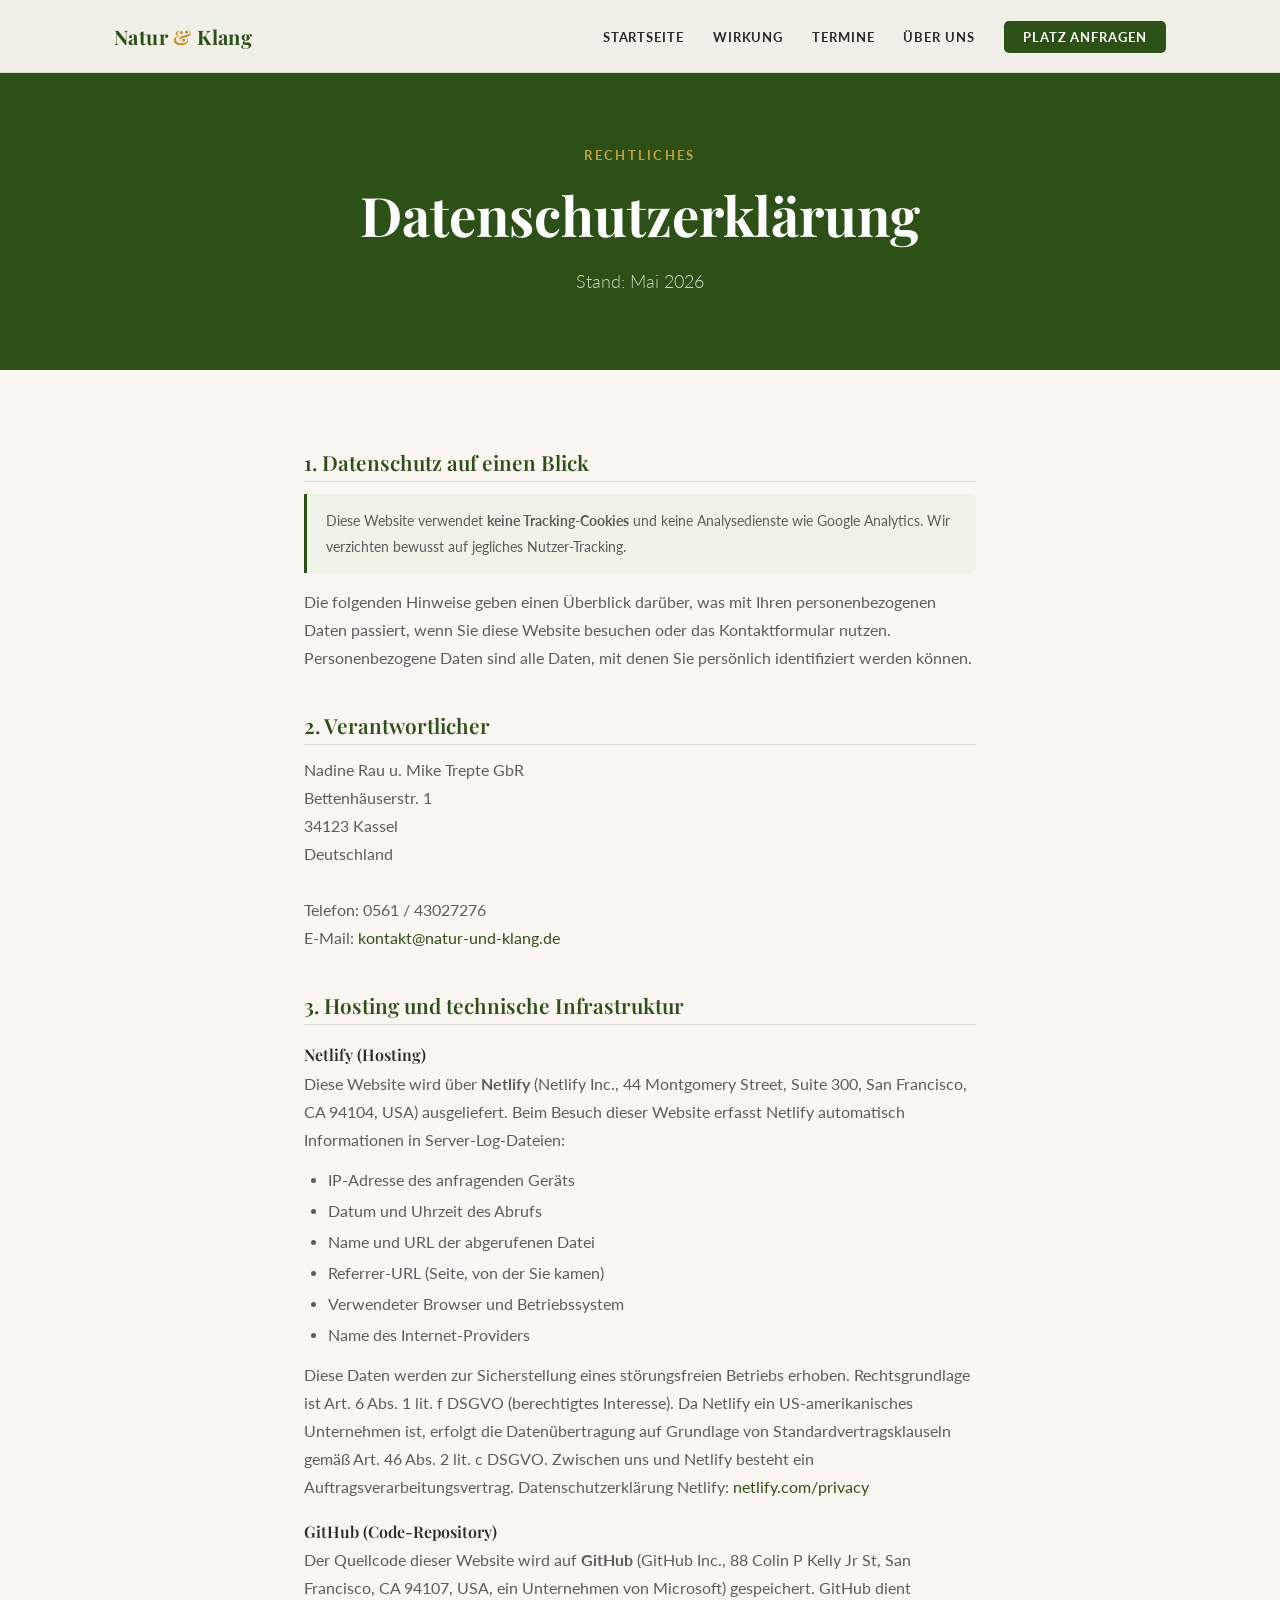
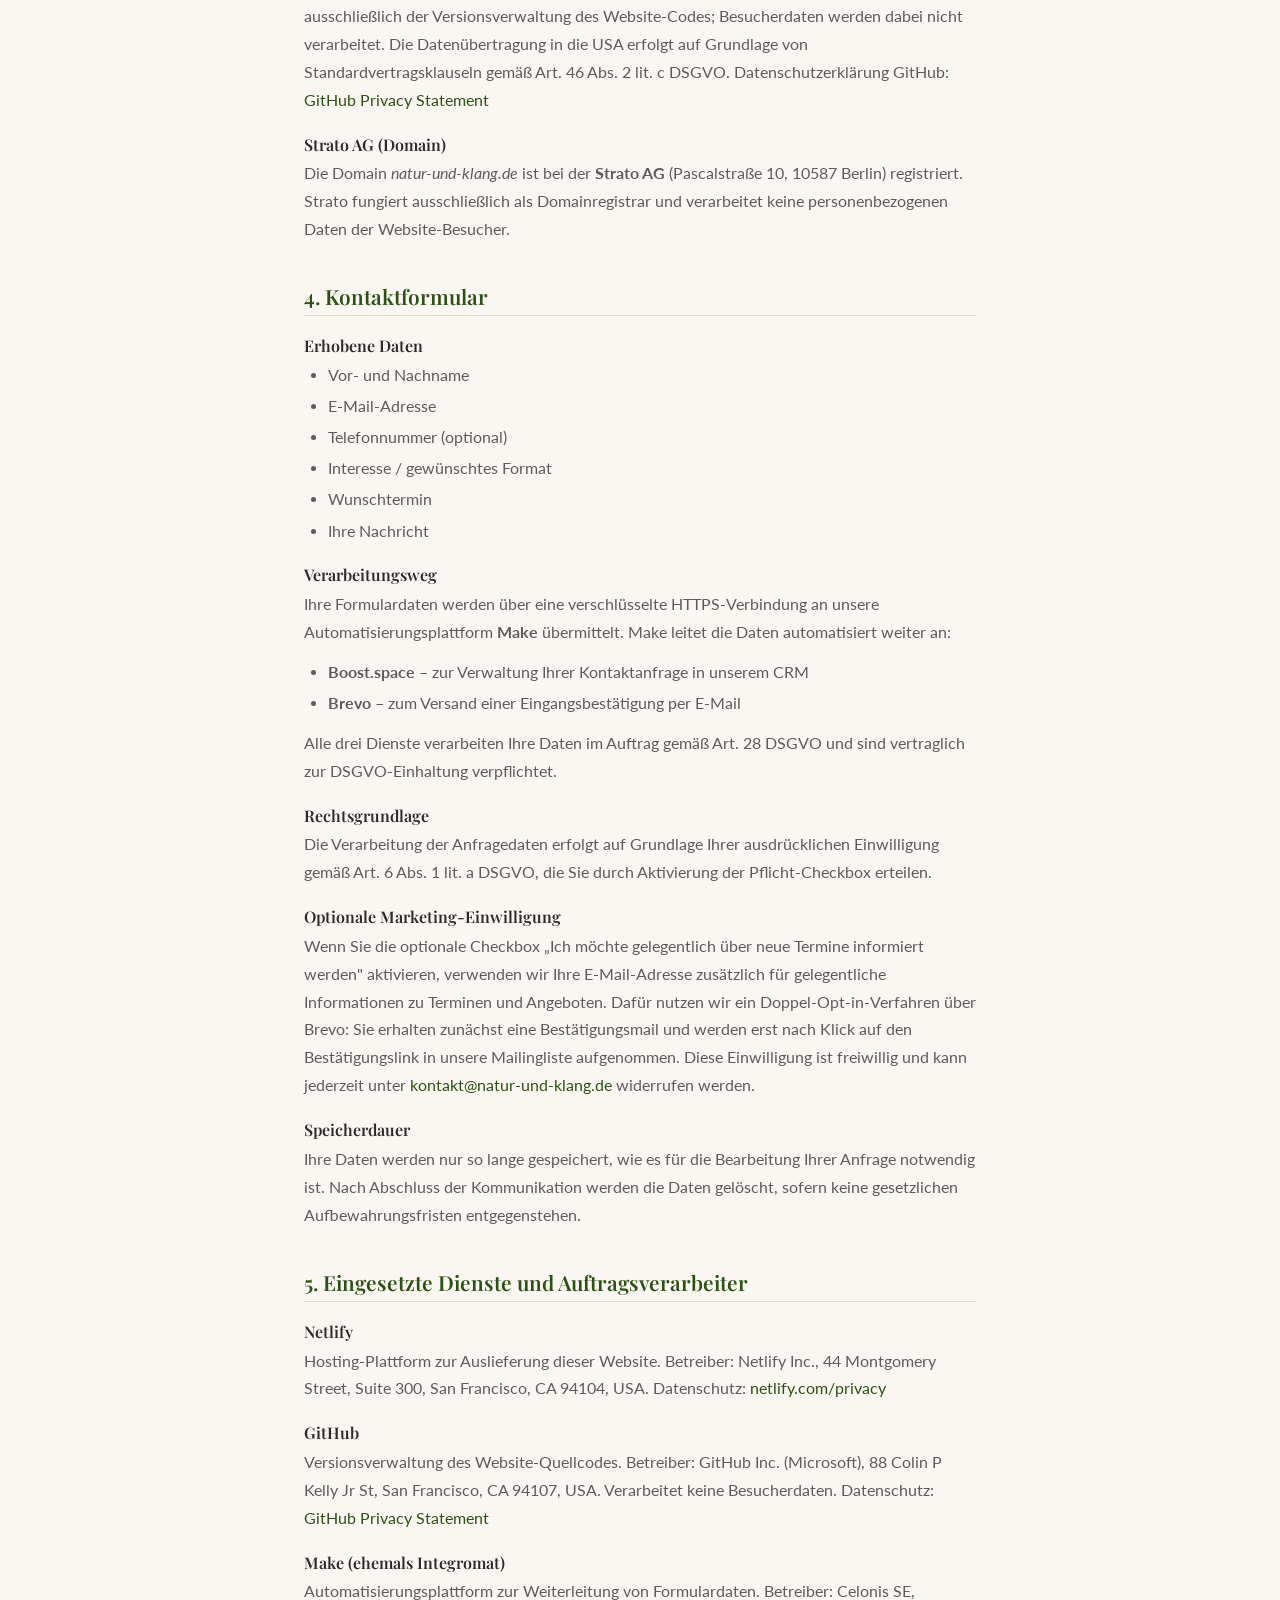
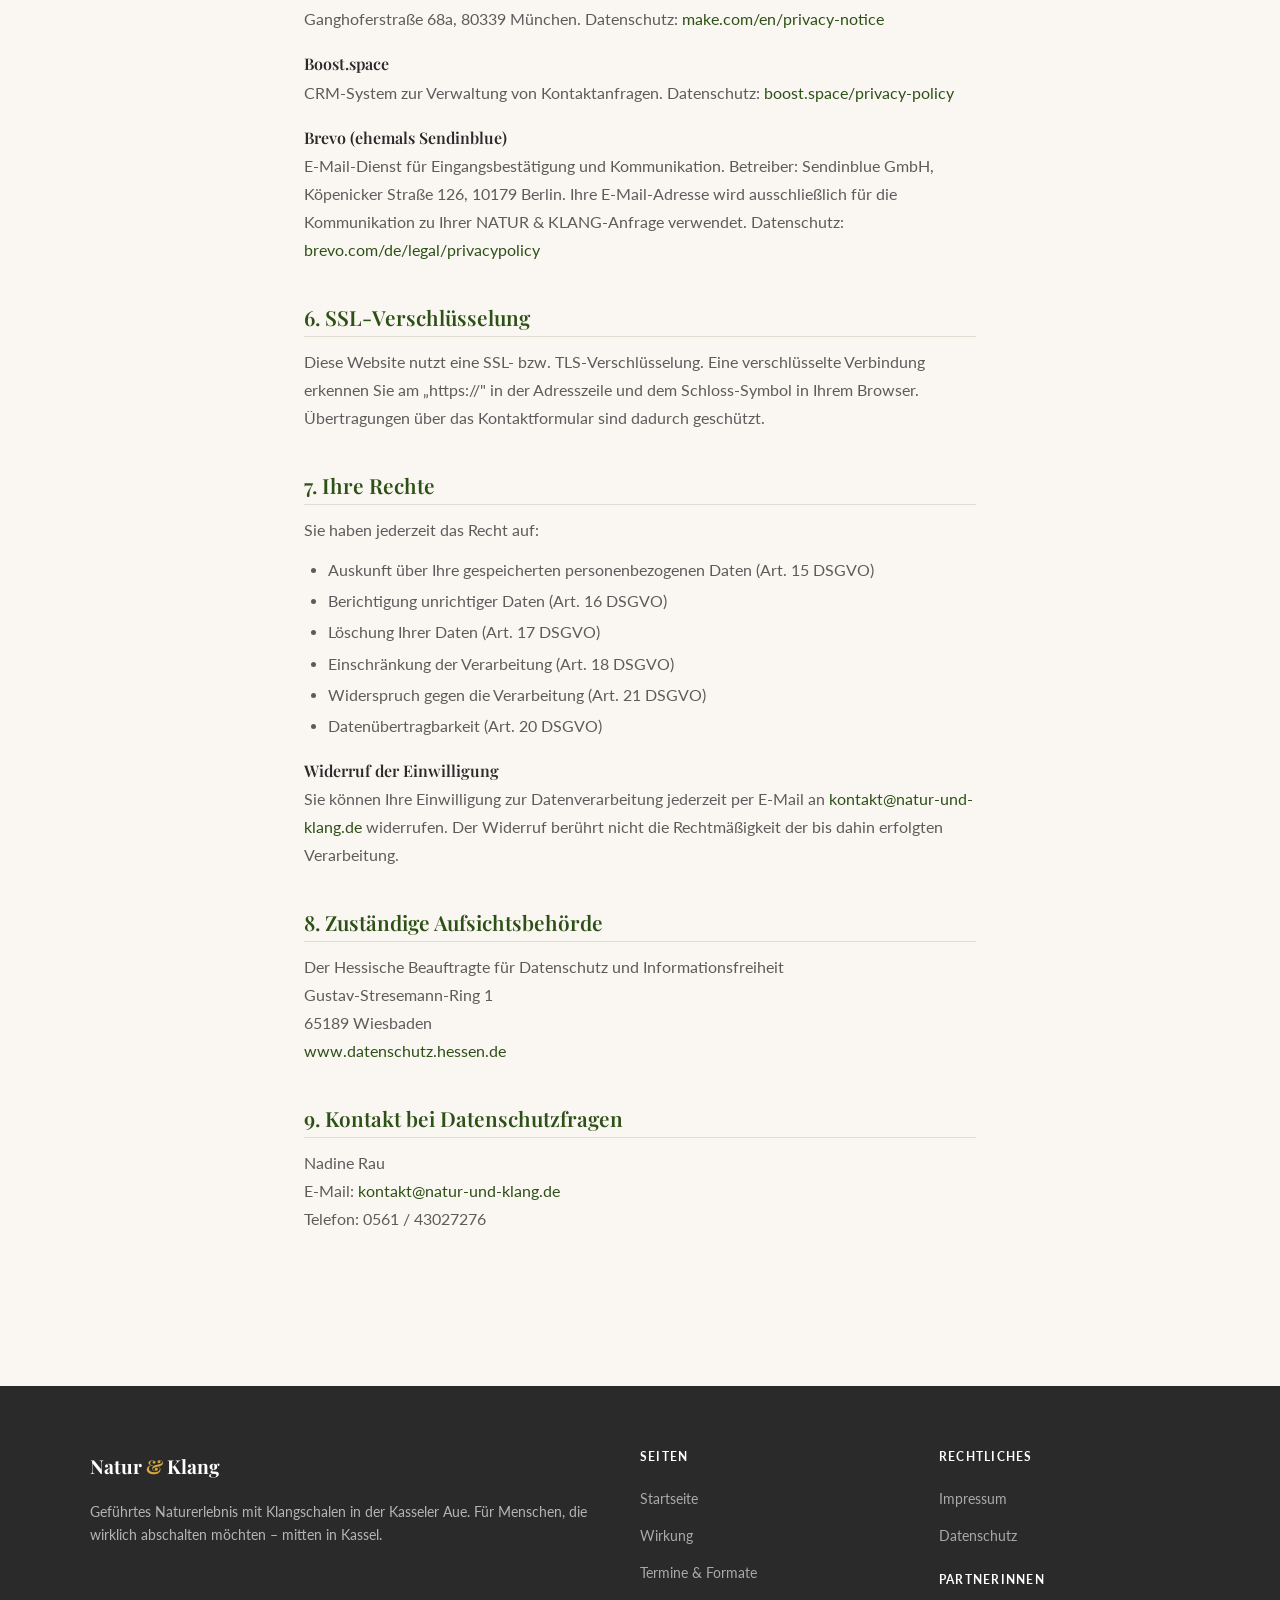
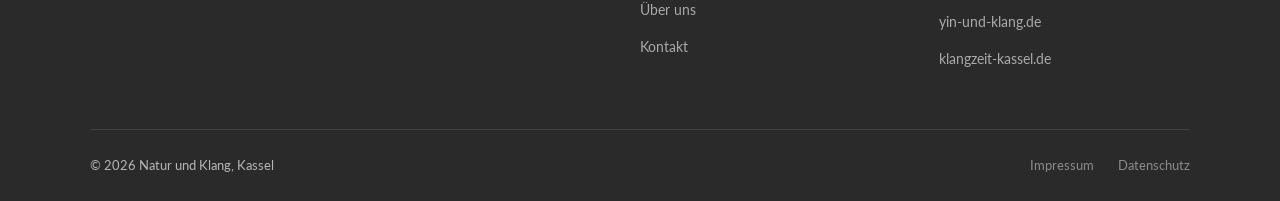
==== commit 97944eaa: "Version 2" ====
--- a/datenschutz.html
+++ b/datenschutz.html
@@ -114,11 +114,10 @@
 
     <!-- 3. Hosting -->
     <div class="legal-block">
-      <h2>3. Hosting – Strato AG</h2>
-      <p>Diese Website wird bei der <strong>Strato AG</strong> (Pascalstraße 10, 10587 Berlin, Deutschland) gehostet. Strato verarbeitet Daten ausschließlich innerhalb der Europäischen Union.</p>
-
-      <h3>Server-Logfiles</h3>
-      <p>Beim Besuch dieser Website erfasst Strato automatisch Informationen in Server-Log-Dateien:</p>
+      <h2>3. Hosting und technische Infrastruktur</h2>
+
+      <h3>Netlify (Hosting)</h3>
+      <p>Diese Website wird über <strong>Netlify</strong> (Netlify Inc., 44 Montgomery Street, Suite 300, San Francisco, CA 94104, USA) ausgeliefert. Beim Besuch dieser Website erfasst Netlify automatisch Informationen in Server-Log-Dateien:</p>
       <ul>
         <li>IP-Adresse des anfragenden Geräts</li>
         <li>Datum und Uhrzeit des Abrufs</li>
@@ -127,7 +126,13 @@
         <li>Verwendeter Browser und Betriebssystem</li>
         <li>Name des Internet-Providers</li>
       </ul>
-      <p>Diese Daten werden zur Sicherstellung eines störungsfreien Betriebs erhoben und nach 7 Tagen automatisch gelöscht. Rechtsgrundlage ist Art. 6 Abs. 1 lit. f DSGVO (berechtigtes Interesse). Zwischen uns und Strato besteht ein Auftragsverarbeitungsvertrag gemäß Art. 28 DSGVO.</p>
+      <p>Diese Daten werden zur Sicherstellung eines störungsfreien Betriebs erhoben. Rechtsgrundlage ist Art. 6 Abs. 1 lit. f DSGVO (berechtigtes Interesse). Da Netlify ein US-amerikanisches Unternehmen ist, erfolgt die Datenübertragung auf Grundlage von Standardvertragsklauseln gemäß Art. 46 Abs. 2 lit. c DSGVO. Zwischen uns und Netlify besteht ein Auftragsverarbeitungsvertrag. Datenschutzerklärung Netlify: <a href="https://www.netlify.com/privacy/" target="_blank" rel="noopener">netlify.com/privacy</a></p>
+
+      <h3>GitHub (Code-Repository)</h3>
+      <p>Der Quellcode dieser Website wird auf <strong>GitHub</strong> (GitHub Inc., 88 Colin P Kelly Jr St, San Francisco, CA 94107, USA, ein Unternehmen von Microsoft) gespeichert. GitHub dient ausschließlich der Versionsverwaltung des Website-Codes; Besucherdaten werden dabei nicht verarbeitet. Die Datenübertragung in die USA erfolgt auf Grundlage von Standardvertragsklauseln gemäß Art. 46 Abs. 2 lit. c DSGVO. Datenschutzerklärung GitHub: <a href="https://docs.github.com/en/site-policy/privacy-policies/github-general-privacy-statement" target="_blank" rel="noopener">GitHub Privacy Statement</a></p>
+
+      <h3>Strato AG (Domain)</h3>
+      <p>Die Domain <em>natur-und-klang.de</em> ist bei der <strong>Strato AG</strong> (Pascalstraße 10, 10587 Berlin) registriert. Strato fungiert ausschließlich als Domainregistrar und verarbeitet keine personenbezogenen Daten der Website-Besucher.</p>
     </div>
 
     <!-- 4. Kontaktformular -->
@@ -165,6 +170,12 @@
     <!-- 5. Dienste -->
     <div class="legal-block">
       <h2>5. Eingesetzte Dienste und Auftragsverarbeiter</h2>
+
+      <h3>Netlify</h3>
+      <p>Hosting-Plattform zur Auslieferung dieser Website. Betreiber: Netlify Inc., 44 Montgomery Street, Suite 300, San Francisco, CA 94104, USA. Datenschutz: <a href="https://www.netlify.com/privacy/" target="_blank" rel="noopener">netlify.com/privacy</a></p>
+
+      <h3>GitHub</h3>
+      <p>Versionsverwaltung des Website-Quellcodes. Betreiber: GitHub Inc. (Microsoft), 88 Colin P Kelly Jr St, San Francisco, CA 94107, USA. Verarbeitet keine Besucherdaten. Datenschutz: <a href="https://docs.github.com/en/site-policy/privacy-policies/github-general-privacy-statement" target="_blank" rel="noopener">GitHub Privacy Statement</a></p>
 
       <h3>Make (ehemals Integromat)</h3>
       <p>Automatisierungsplattform zur Weiterleitung von Formulardaten. Betreiber: Celonis SE, Ganghoferstraße 68a, 80339 München. Datenschutz: <a href="https://www.make.com/en/privacy-notice" target="_blank" rel="noopener">make.com/en/privacy-notice</a></p>
@@ -254,7 +265,7 @@
     </div>
   </div>
   <div class="footer-bottom">
-    <span>© 2025 Natur und Klang, Kassel</span>
+    <span>© 2026 Natur und Klang, Kassel</span>
     <nav class="footer-legal" aria-label="Rechtliche Links">
       <a href="impressum.html">Impressum</a>
       <a href="datenschutz.html">Datenschutz</a>
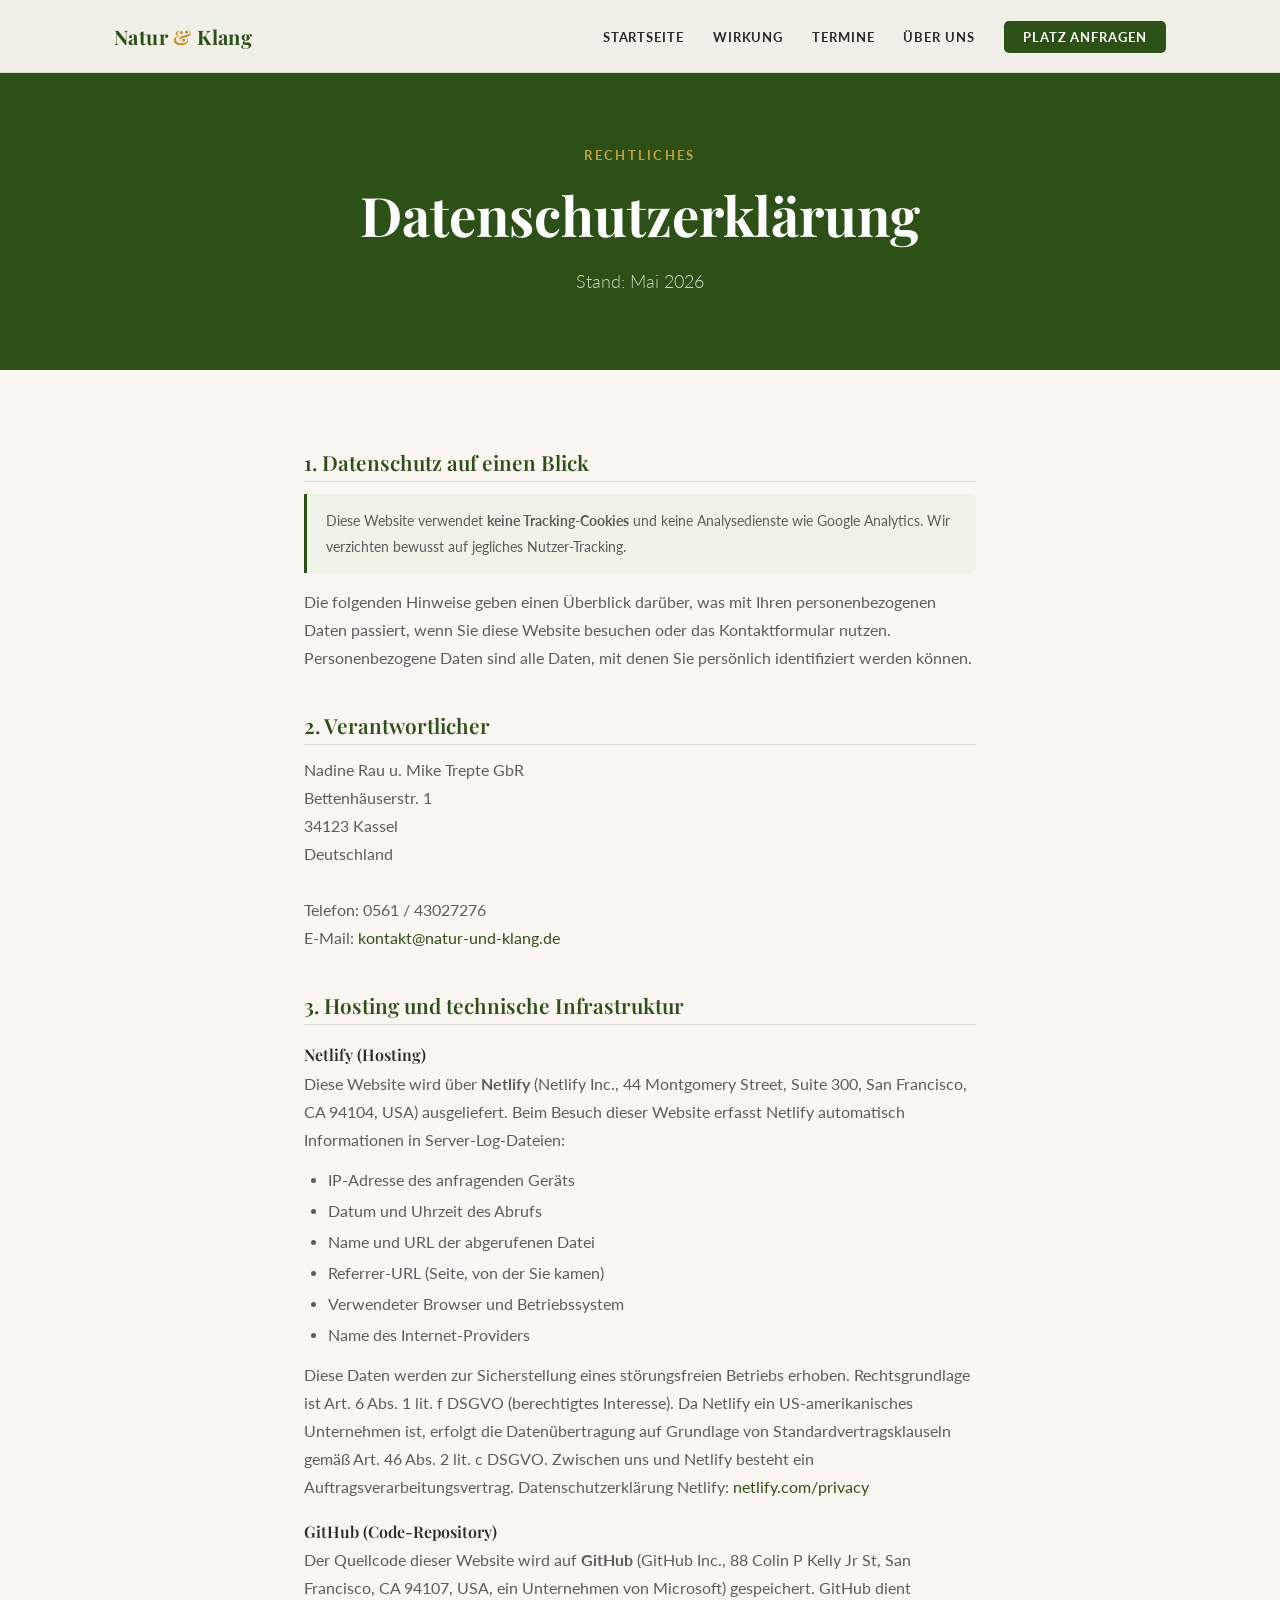
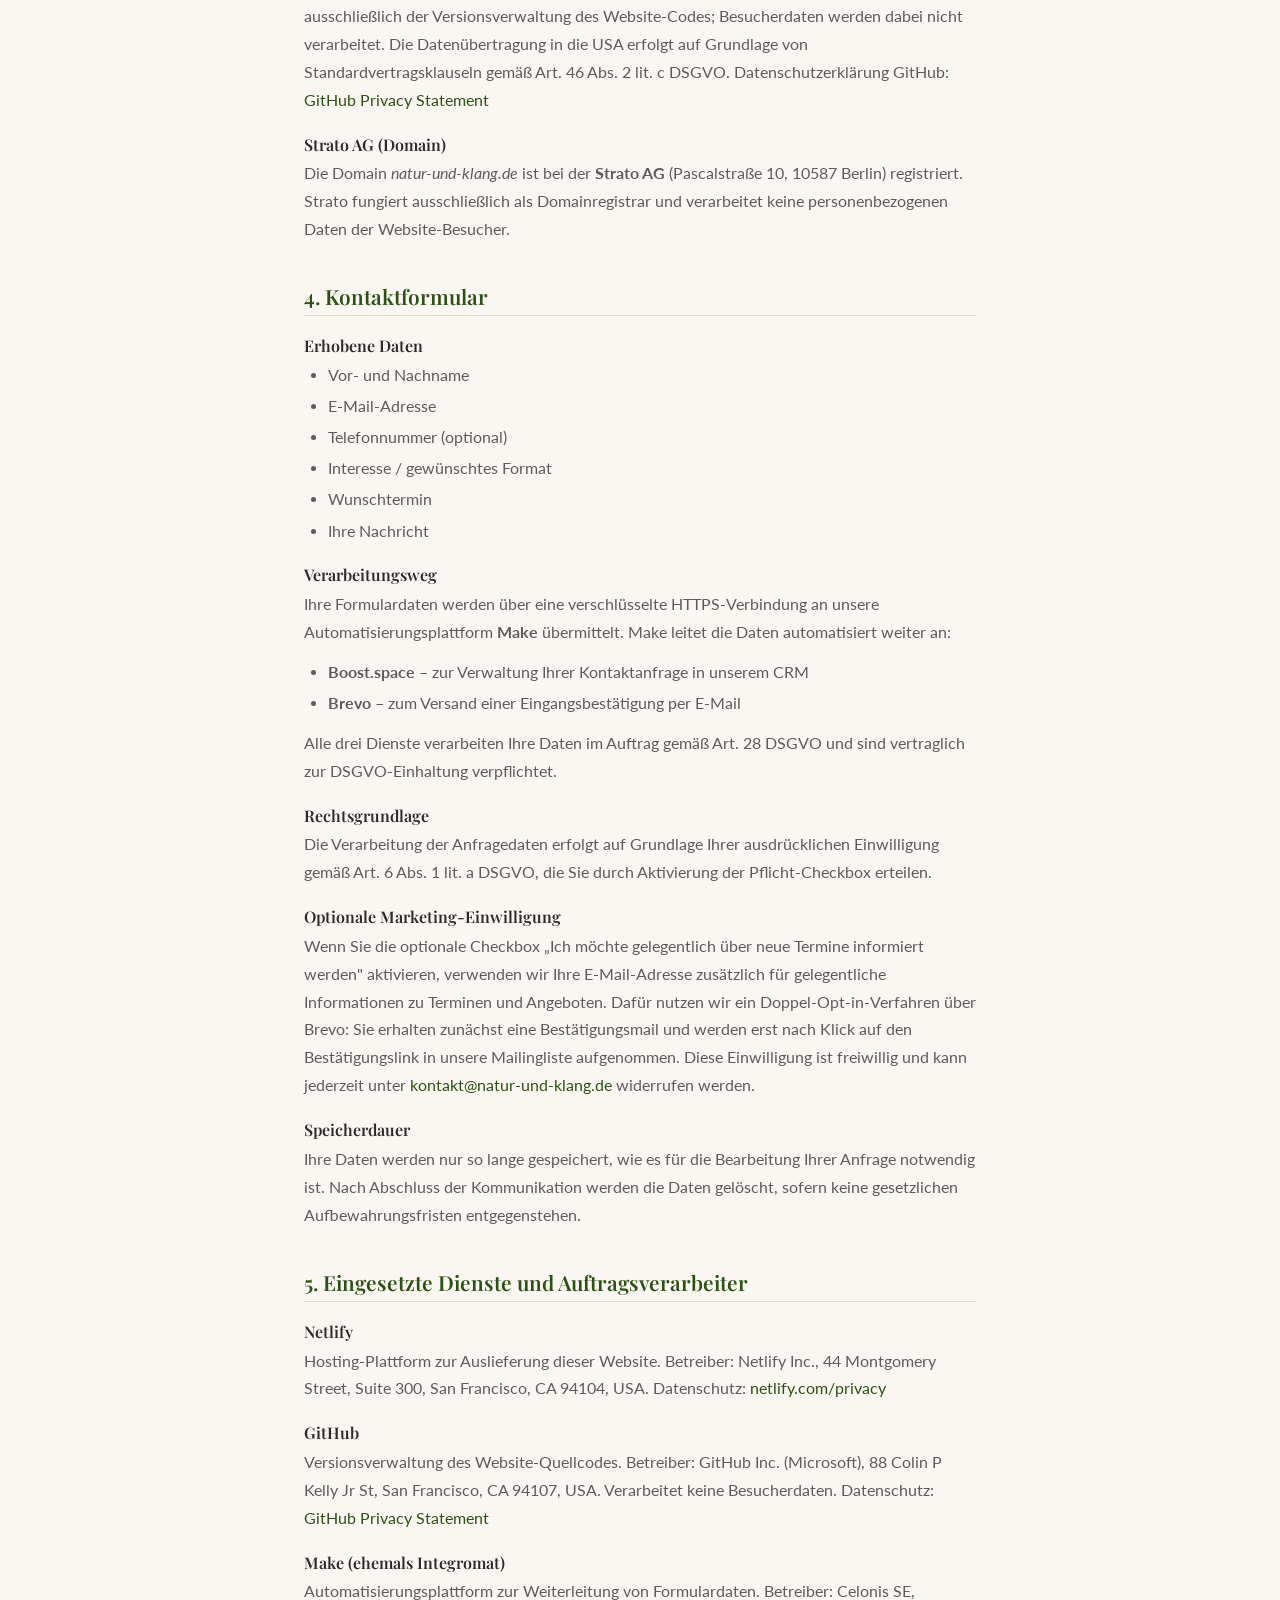
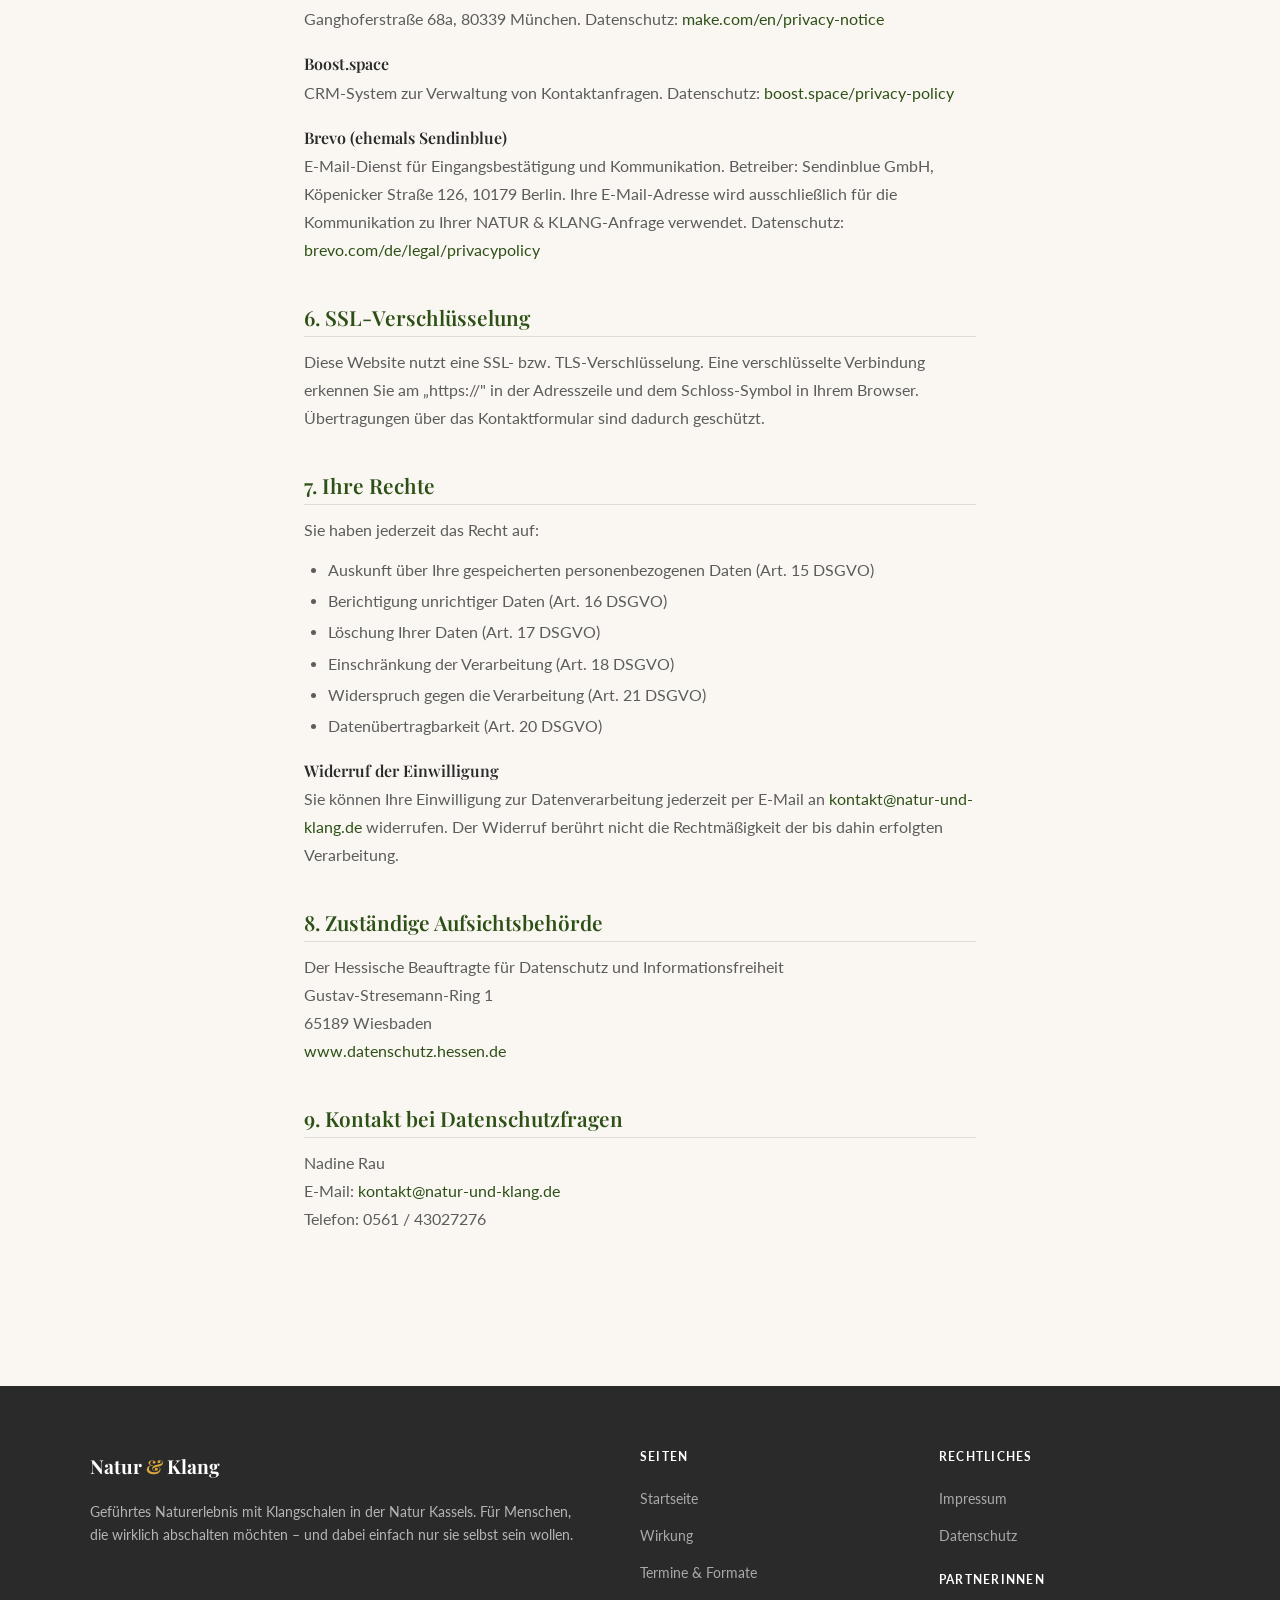
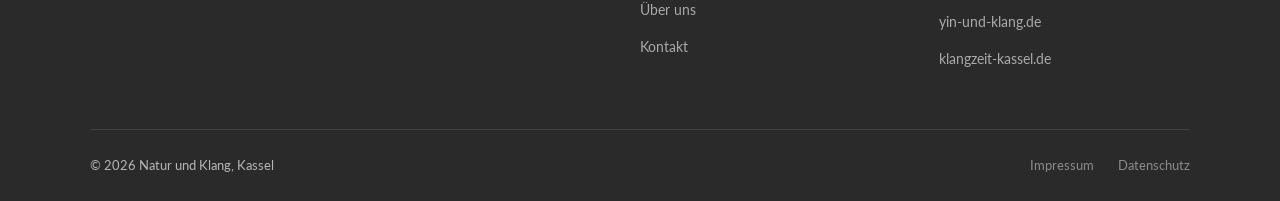
==== commit 60039d27: "Version Nadine 18.05.2026 Version Nadine 18.05.2026" ====
--- a/datenschutz.html
+++ b/datenschutz.html
@@ -239,7 +239,7 @@
   <div class="footer-grid">
     <div class="footer-brand">
       <a href="index.html" class="footer-logo">Natur <span>&</span> Klang</a>
-      <p>Geführtes Naturerlebnis mit Klangschalen in der Kasseler Aue. Für Menschen, die wirklich abschalten möchten – mitten in Kassel.</p>
+      <p>Geführtes Naturerlebnis mit Klangschalen in der Natur Kassels. Für Menschen, die wirklich abschalten möchten – und dabei einfach nur sie selbst sein wollen.</p>
     </div>
     <div class="footer-col">
       <h4>Seiten</h4>
